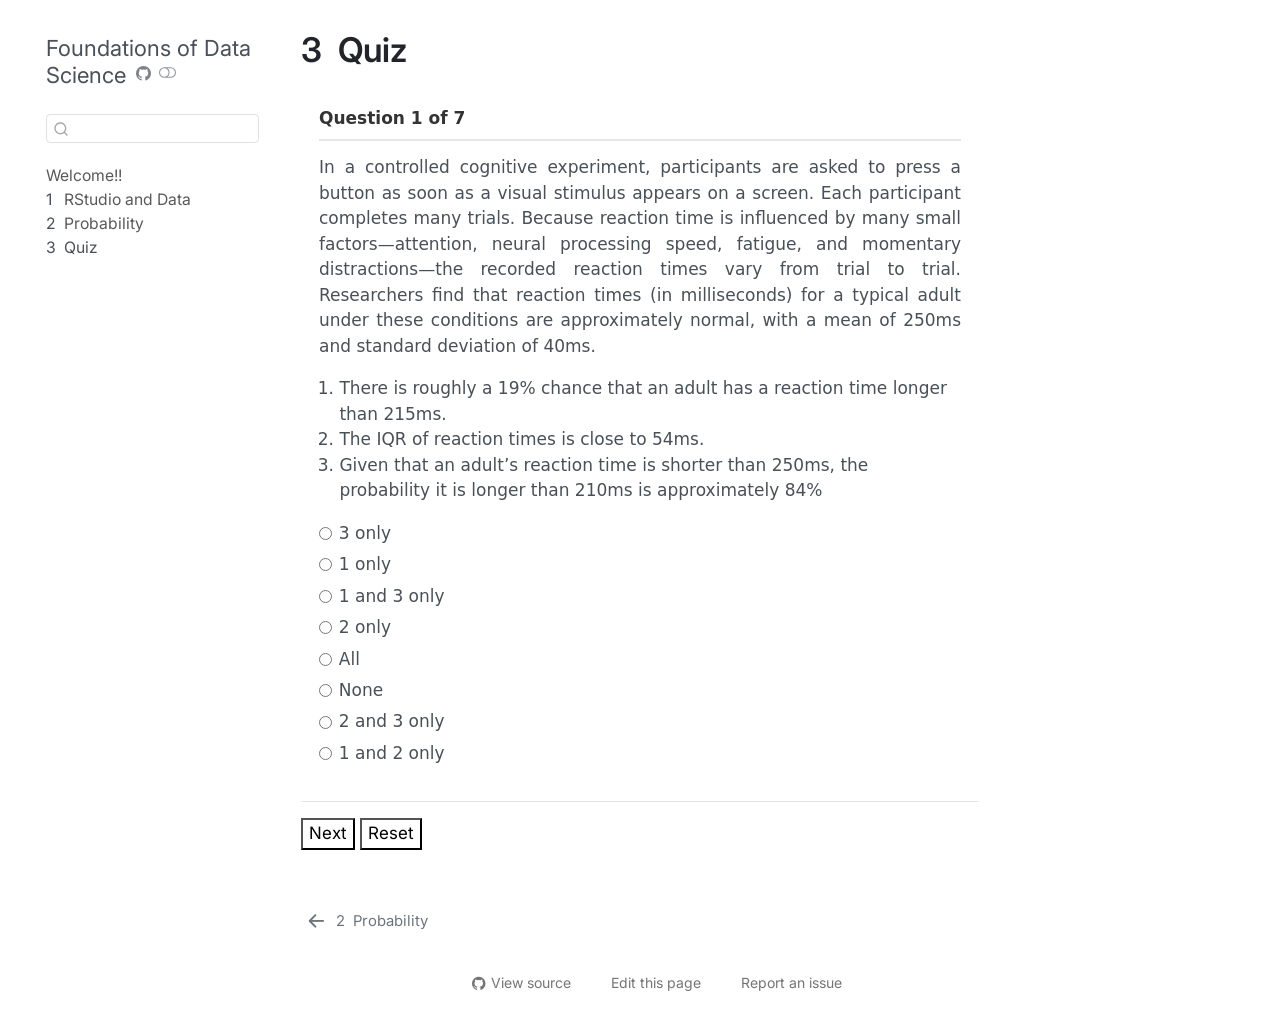
==== docs/comprequiz.html @ 371a9649 "update site" ====
<!DOCTYPE html>
<html xmlns="http://www.w3.org/1999/xhtml" lang="en" xml:lang="en"><head>

<meta charset="utf-8">
<meta name="generator" content="quarto-1.9.36">

<meta name="viewport" content="width=device-width, initial-scale=1.0, user-scalable=yes">


<title>3&nbsp; Quiz – Foundations of Data Science</title>
<style>
/* Default styles provided by pandoc.
** See https://pandoc.org/MANUAL.html#variables-for-html for config info.
*/
code{white-space: pre-wrap;}
span.smallcaps{font-variant: small-caps;}
div.columns{display: flex; gap: min(4vw, 1.5em);}
div.column{flex: auto; overflow-x: auto;}
div.hanging-indent{margin-left: 1.5em; text-indent: -1.5em;}
ul.task-list{list-style: none;}
ul.task-list li input[type="checkbox"] {
  width: 0.8em;
  margin: 0 0.8em 0.2em -1em; /* quarto-specific, see https://github.com/quarto-dev/quarto-cli/issues/4556 */ 
  vertical-align: middle;
}
</style>


<script src="site_libs/quarto-nav/quarto-nav.js"></script>
<script src="site_libs/quarto-nav/headroom.min.js"></script>
<script src="site_libs/clipboard/clipboard.min.js"></script>
<script src="site_libs/quarto-search/autocomplete.umd.js"></script>
<script src="site_libs/quarto-search/fuse.min.js"></script>
<script src="site_libs/quarto-search/quarto-search.js"></script>
<meta name="quarto:offset" content="./">
<link href="./probability.html" rel="prev">
<script src="site_libs/quarto-html/quarto.js" type="module"></script>
<script src="site_libs/quarto-html/tabsets/tabsets.js" type="module"></script>
<script src="site_libs/quarto-html/popper.min.js"></script>
<script src="site_libs/quarto-html/tippy.umd.min.js"></script>
<script src="site_libs/quarto-html/anchor.min.js"></script>
<link href="site_libs/quarto-html/tippy.css" rel="stylesheet">
<link href="site_libs/quarto-html/quarto-syntax-highlighting-984e1b3c5feaba9a06d771740bc88035.css" rel="stylesheet" class="quarto-color-scheme" id="quarto-text-highlighting-styles">
<link href="site_libs/quarto-html/quarto-syntax-highlighting-dark-984e1b3c5feaba9a06d771740bc88035.css" rel="stylesheet" class="quarto-color-scheme quarto-color-alternate" id="quarto-text-highlighting-styles">
<link href="site_libs/quarto-html/quarto-syntax-highlighting-984e1b3c5feaba9a06d771740bc88035.css" rel="stylesheet" class="quarto-color-scheme-extra" id="quarto-text-highlighting-styles">
<script src="site_libs/bootstrap/bootstrap.min.js"></script>
<link href="site_libs/bootstrap/bootstrap-icons.css" rel="stylesheet">
<link href="site_libs/bootstrap/bootstrap-226d340afae30059a5a9c5b278fc5e87.min.css" rel="stylesheet" append-hash="true" class="quarto-color-scheme" id="quarto-bootstrap" data-mode="light">
<link href="site_libs/bootstrap/bootstrap-dark-064d1bb06ce13fb2c6cc1d2ab120db56.min.css" rel="stylesheet" append-hash="true" class="quarto-color-scheme quarto-color-alternate" id="quarto-bootstrap" data-mode="light">
<link href="site_libs/bootstrap/bootstrap-226d340afae30059a5a9c5b278fc5e87.min.css" rel="stylesheet" append-hash="true" class="quarto-color-scheme-extra" id="quarto-bootstrap" data-mode="light">
<script id="quarto-search-options" type="application/json">{
  "location": "sidebar",
  "copy-button": false,
  "collapse-after": 3,
  "panel-placement": "start",
  "type": "textbox",
  "limit": 50,
  "keyboard-shortcut": [
    "f",
    "/",
    "s"
  ],
  "show-item-context": false,
  "language": {
    "search-no-results-text": "No results",
    "search-matching-documents-text": "matching documents",
    "search-copy-link-title": "Copy link to search",
    "search-hide-matches-text": "Hide additional matches",
    "search-more-match-text": "more match in this document",
    "search-more-matches-text": "more matches in this document",
    "search-clear-button-title": "Clear",
    "search-text-placeholder": "",
    "search-detached-cancel-button-title": "Cancel",
    "search-submit-button-title": "Submit",
    "search-label": "Search"
  }
}</script>
<style>
#quarto-sidebar .menu-text {
  display: flex;
}
#quarto-sidebar .chapter-number {
  display: block;
  width: 1em;
  text-align: left;
}
#quarto-sidebar .chapter-title {
  display: block;
  padding-left: 10px;
  text-indent: -10px;
  width: 100%;
}
</style>


</head>

<body class="nav-sidebar floating quarto-light"><script id="quarto-html-before-body" type="application/javascript">
    const toggleBodyColorMode = (bsSheetEl) => {
      const mode = bsSheetEl.getAttribute("data-mode");
      const bodyEl = window.document.querySelector("body");
      if (mode === "dark") {
        bodyEl.classList.add("quarto-dark");
        bodyEl.classList.remove("quarto-light");
      } else {
        bodyEl.classList.add("quarto-light");
        bodyEl.classList.remove("quarto-dark");
      }
    }
    const toggleBodyColorPrimary = () => {
      const bsSheetEl = window.document.querySelector("link#quarto-bootstrap:not([rel=disabled-stylesheet])");
      if (bsSheetEl) {
        toggleBodyColorMode(bsSheetEl);
      }
    }
    const setColorSchemeToggle = (alternate) => {
      const toggles = window.document.querySelectorAll('.quarto-color-scheme-toggle');
      for (let i=0; i < toggles.length; i++) {
        const toggle = toggles[i];
        if (toggle) {
          if (alternate) {
            toggle.classList.add("alternate");
          } else {
            toggle.classList.remove("alternate");
          }
        }
      }
    };
    const toggleColorMode = (alternate) => {
      // Switch the stylesheets
      const primaryStylesheets = window.document.querySelectorAll('link.quarto-color-scheme:not(.quarto-color-alternate)');
      const alternateStylesheets = window.document.querySelectorAll('link.quarto-color-scheme.quarto-color-alternate');
      manageTransitions('#quarto-margin-sidebar .nav-link', false);
      if (alternate) {
        // note: dark is layered on light, we don't disable primary!
        enableStylesheet(alternateStylesheets);
        for (const sheetNode of alternateStylesheets) {
          if (sheetNode.id === "quarto-bootstrap") {
            toggleBodyColorMode(sheetNode);
          }
        }
      } else {
        disableStylesheet(alternateStylesheets);
        enableStylesheet(primaryStylesheets)
        toggleBodyColorPrimary();
      }
      manageTransitions('#quarto-margin-sidebar .nav-link', true);
      // Switch the toggles
      setColorSchemeToggle(alternate)
      // Hack to workaround the fact that safari doesn't
      // properly recolor the scrollbar when toggling (#1455)
      if (navigator.userAgent.indexOf('Safari') > 0 && navigator.userAgent.indexOf('Chrome') == -1) {
        manageTransitions("body", false);
        window.scrollTo(0, 1);
        setTimeout(() => {
          window.scrollTo(0, 0);
          manageTransitions("body", true);
        }, 40);
      }
    }
    const disableStylesheet = (stylesheets) => {
      for (let i=0; i < stylesheets.length; i++) {
        const stylesheet = stylesheets[i];
        stylesheet.rel = 'disabled-stylesheet';
      }
    }
    const enableStylesheet = (stylesheets) => {
      for (let i=0; i < stylesheets.length; i++) {
        const stylesheet = stylesheets[i];
        if(stylesheet.rel !== 'stylesheet') { // for Chrome, which will still FOUC without this check
          stylesheet.rel = 'stylesheet';
        }
      }
    }
    const manageTransitions = (selector, allowTransitions) => {
      const els = window.document.querySelectorAll(selector);
      for (let i=0; i < els.length; i++) {
        const el = els[i];
        if (allowTransitions) {
          el.classList.remove('notransition');
        } else {
          el.classList.add('notransition');
        }
      }
    }
    const isFileUrl = () => {
      return window.location.protocol === 'file:';
    }
    const hasAlternateSentinel = () => {
      let styleSentinel = getColorSchemeSentinel();
      if (styleSentinel !== null) {
        return styleSentinel === "alternate";
      } else {
        return false;
      }
    }
    const setStyleSentinel = (alternate) => {
      const value = alternate ? "alternate" : "default";
      if (!isFileUrl()) {
        window.localStorage.setItem("quarto-color-scheme", value);
      } else {
        localAlternateSentinel = value;
      }
    }
    const getColorSchemeSentinel = () => {
      if (!isFileUrl()) {
        const storageValue = window.localStorage.getItem("quarto-color-scheme");
        return storageValue != null ? storageValue : localAlternateSentinel;
      } else {
        return localAlternateSentinel;
      }
    }
    const toggleGiscusIfUsed = (isAlternate, darkModeDefault) => {
      const baseTheme = document.querySelector('#giscus-base-theme')?.value ?? 'light';
      const alternateTheme = document.querySelector('#giscus-alt-theme')?.value ?? 'dark';
      let newTheme = '';
      if(authorPrefersDark) {
        newTheme = isAlternate ? baseTheme : alternateTheme;
      } else {
        newTheme = isAlternate ? alternateTheme : baseTheme;
      }
      const changeGiscusTheme = () => {
        // From: https://github.com/giscus/giscus/issues/336
        const sendMessage = (message) => {
          const iframe = document.querySelector('iframe.giscus-frame');
          if (!iframe) return;
          iframe.contentWindow.postMessage({ giscus: message }, 'https://giscus.app');
        }
        sendMessage({
          setConfig: {
            theme: newTheme
          }
        });
      }
      const isGiscussLoaded = window.document.querySelector('iframe.giscus-frame') !== null;
      if (isGiscussLoaded) {
        changeGiscusTheme();
      }
    };
    const authorPrefersDark = false;
    const darkModeDefault = authorPrefersDark;
      document.querySelector('link#quarto-text-highlighting-styles.quarto-color-scheme-extra').rel = 'disabled-stylesheet';
      document.querySelector('link#quarto-bootstrap.quarto-color-scheme-extra').rel = 'disabled-stylesheet';
    let localAlternateSentinel = darkModeDefault ? 'alternate' : 'default';
    // Dark / light mode switch
    window.quartoToggleColorScheme = () => {
      // Read the current dark / light value
      let toAlternate = !hasAlternateSentinel();
      toggleColorMode(toAlternate);
      setStyleSentinel(toAlternate);
      toggleGiscusIfUsed(toAlternate, darkModeDefault);
      window.dispatchEvent(new Event('resize'));
    };
    // Switch to dark mode if need be
    if (hasAlternateSentinel()) {
      toggleColorMode(true);
    } else {
      toggleColorMode(false);
    }
  </script>

<div id="quarto-search-results"></div>
  <header id="quarto-header" class="headroom fixed-top">
  <nav class="quarto-secondary-nav">
    <div class="container-fluid d-flex">
      <button type="button" class="quarto-btn-toggle btn" data-bs-toggle="collapse" role="button" data-bs-target=".quarto-sidebar-collapse-item" aria-controls="quarto-sidebar" aria-expanded="false" aria-label="Toggle sidebar navigation" onclick="if (window.quartoToggleHeadroom) { window.quartoToggleHeadroom(); }">
        <i class="bi bi-layout-text-sidebar-reverse"></i>
      </button>
        <nav class="quarto-page-breadcrumbs" aria-label="breadcrumb"><ol class="breadcrumb"><li class="breadcrumb-item"><a href="./comprequiz.html"><span class="chapter-number">3</span>&nbsp; <span class="chapter-title">Quiz</span></a></li></ol></nav>
        <a class="flex-grow-1" role="navigation" data-bs-toggle="collapse" data-bs-target=".quarto-sidebar-collapse-item" aria-controls="quarto-sidebar" aria-expanded="false" aria-label="Toggle sidebar navigation" onclick="if (window.quartoToggleHeadroom) { window.quartoToggleHeadroom(); }">      
        </a>
      <button type="button" class="btn quarto-search-button" aria-label="Search" onclick="window.quartoOpenSearch();">
        <i class="bi bi-search"></i>
      </button>
    </div>
  </nav>
</header>
<!-- content -->
<div id="quarto-content" class="quarto-container page-columns page-rows-contents page-layout-article">
<!-- sidebar -->
  <nav id="quarto-sidebar" class="sidebar collapse collapse-horizontal quarto-sidebar-collapse-item sidebar-navigation floating overflow-auto">
    <div class="pt-lg-2 mt-2 text-left sidebar-header">
    <div class="sidebar-title mb-0 py-0">
      <a href="./">Foundations of Data Science</a> 
        <div class="sidebar-tools-main">
    <a href="https://github.com/[YOURACCOUNT]/[YOURREPO]" title="Source Code" class="quarto-navigation-tool px-1" aria-label="Source Code"><i class="bi bi-github"></i></a>
  <a href="" class="quarto-color-scheme-toggle quarto-navigation-tool  px-1" onclick="window.quartoToggleColorScheme(); return false;" title="Toggle dark mode"><i class="bi"></i></a>
</div>
    </div>
      </div>
        <div class="mt-2 flex-shrink-0 align-items-center">
        <div class="sidebar-search">
        <div id="quarto-search" class="" title="Search"></div>
        </div>
        </div>
    <div class="sidebar-menu-container"> 
    <ul class="list-unstyled mt-1">
        <li class="sidebar-item">
  <div class="sidebar-item-container"> 
  <a href="./index.html" class="sidebar-item-text sidebar-link">
 <span class="menu-text">Welcome!!</span></a>
  </div>
</li>
        <li class="sidebar-item">
  <div class="sidebar-item-container"> 
  <a href="./rstudio_and_data.html" class="sidebar-item-text sidebar-link">
 <span class="menu-text"><span class="chapter-number">1</span>&nbsp; <span class="chapter-title">RStudio and Data</span></span></a>
  </div>
</li>
        <li class="sidebar-item">
  <div class="sidebar-item-container"> 
  <a href="./probability.html" class="sidebar-item-text sidebar-link">
 <span class="menu-text"><span class="chapter-number">2</span>&nbsp; <span class="chapter-title">Probability</span></span></a>
  </div>
</li>
        <li class="sidebar-item">
  <div class="sidebar-item-container"> 
  <a href="./comprequiz.html" class="sidebar-item-text sidebar-link active">
 <span class="menu-text"><span class="chapter-number">3</span>&nbsp; <span class="chapter-title">Quiz</span></span></a>
  </div>
</li>
    </ul>
    </div>
</nav>
<div id="quarto-sidebar-glass" class="quarto-sidebar-collapse-item" data-bs-toggle="collapse" data-bs-target=".quarto-sidebar-collapse-item"></div>
<!-- margin-sidebar -->
    <div id="quarto-margin-sidebar" class="sidebar margin-sidebar zindex-bottom">
        
    </div>
<!-- main -->
<main class="content" id="quarto-document-content">


<header id="title-block-header" class="quarto-title-block default">
<div class="quarto-title">
<h1 class="title"><span class="chapter-number">3</span>&nbsp; <span class="chapter-title">Quiz</span></h1>
</div>



<div class="quarto-title-meta">

    
  
    
  </div>
  


</header>


<div id="quiz">
<!-- Q1 MULTI-DROPDOWN (R FUNCTIONS) -->
<div class="question">
<p>
Match each description with the corresponding R function featured in this chapter.
</p>
<ul style="padding-left: 1.2rem; list-style-type: square;">
<li>
Returns a quantile of a normally distributed random variable: <select data-answer="qnorm"> <option value="">—</option> <option value="dbinom">dbinom()</option> <option value="pbinom">pbinom()</option> <option value="pnorm">pnorm()</option> <option value="qnorm">qnorm()</option> <option value="prop.table">prop.table()</option> </select>
</li>
<li>
Calculates the total probability from zero to <select data-answer="pbinom"> <option value="">—</option> <option value="dbinom">dbinom()</option> <option value="pbinom">pbinom()</option> <option value="pnorm">pnorm()</option> <option value="qnorm">qnorm()</option> <option value="prop.table">prop.table()</option> </select>
</li>
<li>
Empirical rule validation uses: <select data-answer="pnorm"> <option value="">—</option> <option value="dbinom">dbinom()</option> <option value="pbinom">pbinom()</option> <option value="pnorm">pnorm()</option> <option value="qnorm">qnorm()</option> <option value="prop.table">prop.table()</option> </select>
</li>
<li>
Joint probability tables are produced using: <select data-answer="prop.table"> <option value="">—</option> <option value="dbinom">dbinom()</option> <option value="pbinom">pbinom()</option> <option value="pnorm">pnorm()</option> <option value="qnorm">qnorm()</option> <option value="prop.table">prop.table()</option> </select>
</li>
</ul>
</div>
<!-- Q2 AIRLINES -->
<div class="question">
<p>
Airlines often overbook to hedge against no-shows. For example, if 140 tickets are sold for a 134-seat flight where passengers have an independent 9% chance of not showing up, what is the probability that the airline gets fewer than 6 no-shows?
</p>
<div>
<p><label><input type="radio" name="q2" data-answer="false"> 0.7%</label> <label><input type="radio" name="q2" data-answer="true"> 1.1%</label> <label><input type="radio" name="q2" data-answer="false"> 1.6%</label> <label><input type="radio" name="q2" data-answer="false"> 2.7%</label> <label><input type="radio" name="q2" data-answer="false"> 97%</label> <label><input type="radio" name="q2" data-answer="false"> 99%</label></p>
</div>
</div>
<!-- Q3 -->
<div class="question">
<p>
Suppose that events A and B each have nonzero probability. Determine whether each statement is TRUE or FALSE.
</p>
<ul style="padding-left: 1.2rem; list-style-type: square;">
<li>
<select data-answer="false"> <option value="">—</option> <option value="true">TRUE</option> <option value="false">FALSE</option> </select> When A and B are independent, it follows that P(A | not B) = P(not B).
</li>
<li>
<select data-answer="false"> <option value="">—</option> <option value="true">TRUE</option> <option value="false">FALSE</option> </select> The addition rule simplifies to P(A and B) = P(A) + P(B) when A and B are mutually exclusive.
</li>
<li>
<select data-answer="false"> <option value="">—</option> <option value="true">TRUE</option> <option value="false">FALSE</option> </select> The joint probability P(A and B) is equal to zero as long as A and B are independent.
</li>
<li>
<select data-answer="true"> <option value="">—</option> <option value="true">TRUE</option> <option value="false">FALSE</option> </select> If A and B are complementary, then P(A) = 1 − P(B).
</li>
</ul>
</div>
<!-- Q4 SNOW -->
<div class="question">
<p>
As a major winter storm looms on the radar, a rookie meteorologist notes that there is exactly a 13% chance of snow. If they want the probability it will NOT snow, what rule must they apply?
</p>
<div>
<p><label><input type="radio" name="q4" data-answer="false"> addition</label> <label><input type="radio" name="q4" data-answer="false"> delulu</label> <label><input type="radio" name="q4" data-answer="false"> multiplication</label> <label><input type="radio" name="q4" data-answer="true"> negation</label> <label><input type="radio" name="q4" data-answer="false"> rizz</label> <label><input type="radio" name="q4" data-answer="false"> three-month</label></p>
</div>
</div>
<!-- Q5 -->
<div class="question">
<p>
In a controlled cognitive experiment, participants are asked to press a button as soon as a visual stimulus appears on a screen. Each participant completes many trials. Because reaction time is influenced by many small factors—attention, neural processing speed, fatigue, and momentary distractions—the recorded reaction times vary from trial to trial. Researchers find that reaction times (in milliseconds) for a typical adult under these conditions are approximately normal, with a mean of 250ms and standard deviation of 40ms.
</p>
<ol style="padding-left: 1.2rem;">
<li>
There is roughly a 19% chance that an adult has a reaction time longer than 215ms.
</li>
<li>
The IQR of reaction times is close to 54ms.
</li>
<li>
Given that an adult’s reaction time is shorter than 250ms, the probability it is longer than 210ms is approximately 84%
</li>
</ol>
<div>
<p><label><input type="radio" name="q5" data-answer="false"> 1 only</label> <label><input type="radio" name="q5" data-answer="true"> 2 only</label> <label><input type="radio" name="q5" data-answer="false"> 3 only</label> <label><input type="radio" name="q5" data-answer="false"> 1 and 2 only</label> <label><input type="radio" name="q5" data-answer="false"> 1 and 3 only</label> <label><input type="radio" name="q5" data-answer="false"> 2 and 3 only</label> <label><input type="radio" name="q5" data-answer="false"> All</label> <label><input type="radio" name="q5" data-answer="false"> None</label></p>
</div>
</div>
<!-- Q6 -->
<div class="question">
<p>
Among the great selection of amusements and rides in a typical fair is a quick game of rolling a biased die. The distribution of the die’s faces is tabulated below.
</p>
<p>
You have to shell out $3 to play the game. The mechanics are simple:
</p>
<ul>
<li>
If you land on a face lower than 3, your payout is $12.
</li>
<li>
If you land on a face higher than 3, you pay the game operator $4.
</li>
<li>
Otherwise, your payout is $28.
</li>
</ul>
<div>
<p><label><input type="radio" name="q6" data-answer="true"> On average, playing this game many times leads to a small positive gain of about $1 per play.</label> <label><input type="radio" name="q6" data-answer="false"> Since face 5 is the most likely outcome and has a positive payoff, the game must be profitable overall.</label> <label><input type="radio" name="q6" data-answer="false"> The game is fair because the gains and losses are balanced across the different outcomes.</label> <label><input type="radio" name="q6" data-answer="false"> Because more than half of the outcomes lead to a loss, the game must have a negative expected value.</label> <label><input type="radio" name="q6" data-answer="false"> The expected value can be estimated by looking mainly at the most likely outcome (face 5), since it contributes most to the average.</label> <label><input type="radio" name="q6" data-answer="false"> The average result over many plays will be close to zero, so the small gains and losses mostly cancel out.</label></p>
</div>
</div>
<!-- Q7 -->
<div class="question">
<p>
At the peak of operational pressure, the City of Austin Animal Shelter undertook a comprehensive review of its historical intake and outcome records.
</p>
<p>
For each animal, two binary variables were recorded: stray and adopted.
</p>
<p>
To explore the relationship, the analyst computed:
</p>
<pre>xtabs(~ stray + adopted, data = shelter) %&gt;%
  prop.table(margin = 2) %&gt;%
  round(2)
</pre>
<p>
Which of the following can be correctly inferred from the table?
</p>
<div>
<p><label><input type="radio" name="q7" data-answer="false"> 1 only</label> <label><input type="radio" name="q7" data-answer="true"> 2 only</label> <label><input type="radio" name="q7" data-answer="false"> 3 only</label> <label><input type="radio" name="q7" data-answer="false"> 1 and 2 only</label> <label><input type="radio" name="q7" data-answer="false"> 1 and 3 only</label> <label><input type="radio" name="q7" data-answer="false"> 2 and 3 only</label> <label><input type="radio" name="q7" data-answer="false"> All</label> <label><input type="radio" name="q7" data-answer="false"> None</label></p>
</div>
</div>
</div>
<!-- =========================
     ENGINE (FIXED FINAL)
     ========================= -->
<style>
#quiz {
  max-width: 900px;
  margin: 0 auto;
  font-family: system-ui, sans-serif;
}

.quiz-meta {
  font-size: 1rem;
  font-weight: 700;
  margin-bottom: 14px;
  padding-bottom: 8px;
  border-bottom: 2px solid #e6e6e6;
  color: #333;
}

.question {
  padding: 18px;
  border-bottom: 1px solid #e6e6e6;
  display: none;
}

.question p {
  text-align: justify;
}

.question label {
  display: flex;
  align-items: center;
  gap: 0.4rem;
  margin: 0.35rem 0;
  cursor: pointer;
}

.question input[type="radio"] {
  margin: 0;
  flex-shrink: 0;
}

select {
  margin: 4px;
}

#controls {
  margin-top: 16px;
  display: flex;
  gap: 10px;
}
</style>
<div id="controls">
<p><button id="prev">Previous</button> <button id="next">Next</button> <button id="submit">Submit</button> <button id="reset">Reset</button></p>
</div>
<div id="result">

</div>
<script>
document.addEventListener("DOMContentLoaded", function () {

  const quiz = document.querySelector("#quiz");

  let questions = Array.from(document.querySelectorAll("#quiz .question"));

  const prev = document.getElementById("prev");
  const next = document.getElementById("next");
  const submit = document.getElementById("submit");
  const reset = document.getElementById("reset");
  const result = document.getElementById("result");

  let current = 0;

  function shuffle(arr) {
    for (let i = arr.length - 1; i > 0; i--) {
      const j = Math.floor(Math.random() * (i + 1));
      [arr[i], arr[j]] = [arr[j], arr[i]];
    }
  }

function show(i) {

  questions.forEach((q, idx) => {

    q.style.display = idx === i ? "block" : "none";

    const oldMeta = q.querySelector(".quiz-meta");
    if (oldMeta) oldMeta.remove();

  });

  current = i;

  const currentQuestion = questions[current];

  const metaDiv = document.createElement("div");
  metaDiv.className = "quiz-meta";
  metaDiv.textContent = `Question ${current + 1} of ${questions.length}`;

  currentQuestion.prepend(metaDiv);

  prev.style.display = current === 0 ? "none" : "inline-block";
  next.style.display = current === questions.length - 1 ? "none" : "inline-block";
  submit.style.display = current === questions.length - 1 ? "inline-block" : "none";
}

  function randomize() {

    // shuffle questions
    shuffle(questions);
    questions.forEach(q => quiz.appendChild(q));

    // shuffle selects
    questions.forEach(q => {
      q.querySelectorAll("select").forEach(sel => {
        const first = sel.options[0];
        const rest = Array.from(sel.options).slice(1);
        shuffle(rest);

        sel.innerHTML = "";
        sel.appendChild(first);
        rest.forEach(o => sel.appendChild(o));
      });
    });

    // shuffle radio labels safely
    questions.forEach(q => {
      const groups = {};

      q.querySelectorAll("input[type=radio]").forEach(r => {
        const name = r.name;
        if (!groups[name]) groups[name] = [];
        groups[name].push(r.closest("label"));
      });

      Object.values(groups).forEach(group => {
        shuffle(group);
        const parent = group[0].parentElement;
        group.forEach(el => parent.appendChild(el));
      });
    });
  }

  function grade() {

    let total = 0;

    questions.forEach(q => {

      let score = 0;

      const selects = q.querySelectorAll("select");
      const radios = q.querySelectorAll("input[type=radio]");

      if (selects.length > 0) {
        const weight = 1 / selects.length;

        selects.forEach(sel => {
          if (sel.value === sel.dataset.answer) score += weight;
        });

      } else {
        const checked = q.querySelector("input[type=radio]:checked");
        if (checked && checked.dataset.answer === "true") score = 1;
      }

      total += score;
    });

    result.textContent =
      `Score: ${total.toFixed(2)} / ${questions.length} = ${(total / questions.length * 100).toFixed(1)}%`;
  }

  next.onclick = () => show(current + 1);
  prev.onclick = () => show(current - 1);
  submit.onclick = grade;
  reset.onclick = () => location.reload();

  randomize();
  show(0);

});
</script>



</main> <!-- /main -->
<script id="quarto-html-after-body" type="application/javascript">
  window.document.addEventListener("DOMContentLoaded", function (event) {
    // Ensure there is a toggle, if there isn't float one in the top right
    if (window.document.querySelector('.quarto-color-scheme-toggle') === null) {
      const a = window.document.createElement('a');
      a.classList.add('top-right');
      a.classList.add('quarto-color-scheme-toggle');
      a.href = "";
      a.onclick = function() { try { window.quartoToggleColorScheme(); } catch {} return false; };
      const i = window.document.createElement("i");
      i.classList.add('bi');
      a.appendChild(i);
      window.document.body.appendChild(a);
    }
    setColorSchemeToggle(hasAlternateSentinel())
    const icon = "";
    const anchorJS = new window.AnchorJS();
    anchorJS.options = {
      placement: 'right',
      icon: icon
    };
    anchorJS.add('.anchored');
    const isCodeAnnotation = (el) => {
      for (const clz of el.classList) {
        if (clz.startsWith('code-annotation-')) {                     
          return true;
        }
      }
      return false;
    }
    const onCopySuccess = function(e) {
      // button target
      const button = e.trigger;
      // don't keep focus
      button.blur();
      // flash "checked"
      button.classList.add('code-copy-button-checked');
      var currentTitle = button.getAttribute("title");
      button.setAttribute("title", "Copied!");
      let tooltip;
      if (window.bootstrap) {
        button.setAttribute("data-bs-toggle", "tooltip");
        button.setAttribute("data-bs-placement", "left");
        button.setAttribute("data-bs-title", "Copied!");
        tooltip = new bootstrap.Tooltip(button, 
          { trigger: "manual", 
            customClass: "code-copy-button-tooltip",
            offset: [0, -8]});
        tooltip.show();    
      }
      setTimeout(function() {
        if (tooltip) {
          tooltip.hide();
          button.removeAttribute("data-bs-title");
          button.removeAttribute("data-bs-toggle");
          button.removeAttribute("data-bs-placement");
        }
        button.setAttribute("title", currentTitle);
        button.classList.remove('code-copy-button-checked');
      }, 1000);
      // clear code selection
      e.clearSelection();
    }
    const getTextToCopy = function(trigger) {
      const outerScaffold = trigger.parentElement.cloneNode(true);
      const codeEl = outerScaffold.querySelector('code');
      for (const childEl of codeEl.children) {
        if (isCodeAnnotation(childEl)) {
          childEl.remove();
        }
      }
      return codeEl.innerText;
    }
    const clipboard = new window.ClipboardJS('.code-copy-button:not([data-in-quarto-modal])', {
      text: getTextToCopy
    });
    clipboard.on('success', onCopySuccess);
    if (window.document.getElementById('quarto-embedded-source-code-modal')) {
      const clipboardModal = new window.ClipboardJS('.code-copy-button[data-in-quarto-modal]', {
        text: getTextToCopy,
        container: window.document.getElementById('quarto-embedded-source-code-modal')
      });
      clipboardModal.on('success', onCopySuccess);
    }
      var localhostRegex = new RegExp(/^(?:http|https):\/\/localhost\:?[0-9]*\//);
      var mailtoRegex = new RegExp(/^mailto:/);
        var filterRegex = new RegExp('/' + window.location.host + '/');
      var isInternal = (href) => {
          return filterRegex.test(href) || localhostRegex.test(href) || mailtoRegex.test(href);
      }
      // Inspect non-navigation links and adorn them if external
     var links = window.document.querySelectorAll('a[href]:not(.nav-link):not(.navbar-brand):not(.toc-action):not(.sidebar-link):not(.sidebar-item-toggle):not(.pagination-link):not(.no-external):not([aria-hidden]):not(.dropdown-item):not(.quarto-navigation-tool):not(.about-link)');
      for (var i=0; i<links.length; i++) {
        const link = links[i];
        if (!isInternal(link.href)) {
          // undo the damage that might have been done by quarto-nav.js in the case of
          // links that we want to consider external
          if (link.dataset.originalHref !== undefined) {
            link.href = link.dataset.originalHref;
          }
        }
      }
    function tippyHover(el, contentFn, onTriggerFn, onUntriggerFn) {
      const config = {
        allowHTML: true,
        maxWidth: 500,
        delay: 100,
        arrow: false,
        appendTo: function(el) {
            return el.parentElement;
        },
        interactive: true,
        interactiveBorder: 10,
        theme: 'quarto',
        placement: 'bottom-start',
      };
      if (contentFn) {
        config.content = contentFn;
      }
      if (onTriggerFn) {
        config.onTrigger = onTriggerFn;
      }
      if (onUntriggerFn) {
        config.onUntrigger = onUntriggerFn;
      }
      window.tippy(el, config); 
    }
    const noterefs = window.document.querySelectorAll('a[role="doc-noteref"]');
    for (var i=0; i<noterefs.length; i++) {
      const ref = noterefs[i];
      tippyHover(ref, function() {
        // use id or data attribute instead here
        let href = ref.getAttribute('data-footnote-href') || ref.getAttribute('href');
        try { href = new URL(href).hash; } catch {}
        const id = href.replace(/^#\/?/, "");
        const note = window.document.getElementById(id);
        if (note) {
          return note.innerHTML;
        } else {
          return "";
        }
      });
    }
    const xrefs = window.document.querySelectorAll('a.quarto-xref');
    const processXRef = (id, note) => {
      // Strip column container classes
      const stripColumnClz = (el) => {
        el.classList.remove("page-full", "page-columns");
        if (el.children) {
          for (const child of el.children) {
            stripColumnClz(child);
          }
        }
      }
      stripColumnClz(note)
      if (id === null || id.startsWith('sec-')) {
        // Special case sections, only their first couple elements
        const container = document.createElement("div");
        if (note.children && note.children.length > 2) {
          container.appendChild(note.children[0].cloneNode(true));
          for (let i = 1; i < note.children.length; i++) {
            const child = note.children[i];
            if (child.tagName === "P" && child.innerText === "") {
              continue;
            } else {
              container.appendChild(child.cloneNode(true));
              break;
            }
          }
          if (window.Quarto?.typesetMath) {
            window.Quarto.typesetMath(container);
          }
          return container.innerHTML
        } else {
          if (window.Quarto?.typesetMath) {
            window.Quarto.typesetMath(note);
          }
          return note.innerHTML;
        }
      } else {
        // Remove any anchor links if they are present
        const anchorLink = note.querySelector('a.anchorjs-link');
        if (anchorLink) {
          anchorLink.remove();
        }
        if (window.Quarto?.typesetMath) {
          window.Quarto.typesetMath(note);
        }
        if (note.classList.contains("callout")) {
          return note.outerHTML;
        } else {
          return note.innerHTML;
        }
      }
    }
    for (var i=0; i<xrefs.length; i++) {
      const xref = xrefs[i];
      tippyHover(xref, undefined, function(instance) {
        instance.disable();
        let url = xref.getAttribute('href');
        let hash = undefined; 
        if (url.startsWith('#')) {
          hash = url;
        } else {
          try { hash = new URL(url).hash; } catch {}
        }
        if (hash) {
          const id = hash.replace(/^#\/?/, "");
          const note = window.document.getElementById(id);
          if (note !== null) {
            try {
              const html = processXRef(id, note.cloneNode(true));
              instance.setContent(html);
            } finally {
              instance.enable();
              instance.show();
            }
          } else {
            // See if we can fetch this
            fetch(url.split('#')[0])
            .then(res => res.text())
            .then(html => {
              const parser = new DOMParser();
              const htmlDoc = parser.parseFromString(html, "text/html");
              const note = htmlDoc.getElementById(id);
              if (note !== null) {
                const html = processXRef(id, note);
                instance.setContent(html);
              } 
            }).finally(() => {
              instance.enable();
              instance.show();
            });
          }
        } else {
          // See if we can fetch a full url (with no hash to target)
          // This is a special case and we should probably do some content thinning / targeting
          fetch(url)
          .then(res => res.text())
          .then(html => {
            const parser = new DOMParser();
            const htmlDoc = parser.parseFromString(html, "text/html");
            const note = htmlDoc.querySelector('main.content');
            if (note !== null) {
              // This should only happen for chapter cross references
              // (since there is no id in the URL)
              // remove the first header
              if (note.children.length > 0 && note.children[0].tagName === "HEADER") {
                note.children[0].remove();
              }
              const html = processXRef(null, note);
              instance.setContent(html);
            } 
          }).finally(() => {
            instance.enable();
            instance.show();
          });
        }
      }, function(instance) {
      });
    }
        let selectedAnnoteEl;
        const selectorForAnnotation = ( cell, annotation) => {
          let cellAttr = 'data-code-cell="' + cell + '"';
          let lineAttr = 'data-code-annotation="' +  annotation + '"';
          const selector = 'span[' + cellAttr + '][' + lineAttr + ']';
          return selector;
        }
        const selectCodeLines = (annoteEl) => {
          const doc = window.document;
          const targetCell = annoteEl.getAttribute("data-target-cell");
          const targetAnnotation = annoteEl.getAttribute("data-target-annotation");
          const annoteSpan = window.document.querySelector(selectorForAnnotation(targetCell, targetAnnotation));
          const lines = annoteSpan.getAttribute("data-code-lines").split(",");
          const lineIds = lines.map((line) => {
            return targetCell + "-" + line;
          })
          let top = null;
          let height = null;
          let parent = null;
          if (lineIds.length > 0) {
              //compute the position of the single el (top and bottom and make a div)
              const el = window.document.getElementById(lineIds[0]);
              top = el.offsetTop;
              height = el.offsetHeight;
              parent = el.parentElement.parentElement;
            if (lineIds.length > 1) {
              const lastEl = window.document.getElementById(lineIds[lineIds.length - 1]);
              const bottom = lastEl.offsetTop + lastEl.offsetHeight;
              height = bottom - top;
            }
            if (top !== null && height !== null && parent !== null) {
              // cook up a div (if necessary) and position it 
              let div = window.document.getElementById("code-annotation-line-highlight");
              if (div === null) {
                div = window.document.createElement("div");
                div.setAttribute("id", "code-annotation-line-highlight");
                div.style.position = 'absolute';
                parent.appendChild(div);
              }
              div.style.top = top - 2 + "px";
              div.style.height = height + 4 + "px";
              div.style.left = 0;
              let gutterDiv = window.document.getElementById("code-annotation-line-highlight-gutter");
              if (gutterDiv === null) {
                gutterDiv = window.document.createElement("div");
                gutterDiv.setAttribute("id", "code-annotation-line-highlight-gutter");
                gutterDiv.style.position = 'absolute';
                const codeCell = window.document.getElementById(targetCell);
                const gutter = codeCell.querySelector('.code-annotation-gutter');
                gutter.appendChild(gutterDiv);
              }
              gutterDiv.style.top = top - 2 + "px";
              gutterDiv.style.height = height + 4 + "px";
            }
            selectedAnnoteEl = annoteEl;
          }
        };
        const unselectCodeLines = () => {
          const elementsIds = ["code-annotation-line-highlight", "code-annotation-line-highlight-gutter"];
          elementsIds.forEach((elId) => {
            const div = window.document.getElementById(elId);
            if (div) {
              div.remove();
            }
          });
          selectedAnnoteEl = undefined;
        };
          // Handle positioning of the toggle
      window.addEventListener(
        "resize",
        throttle(() => {
          elRect = undefined;
          if (selectedAnnoteEl) {
            selectCodeLines(selectedAnnoteEl);
          }
        }, 10)
      );
      function throttle(fn, ms) {
      let throttle = false;
      let timer;
        return (...args) => {
          if(!throttle) { // first call gets through
              fn.apply(this, args);
              throttle = true;
          } else { // all the others get throttled
              if(timer) clearTimeout(timer); // cancel #2
              timer = setTimeout(() => {
                fn.apply(this, args);
                timer = throttle = false;
              }, ms);
          }
        };
      }
        // Attach click handler to the DT
        const annoteDls = window.document.querySelectorAll('dt[data-target-cell]');
        for (const annoteDlNode of annoteDls) {
          annoteDlNode.addEventListener('click', (event) => {
            const clickedEl = event.target;
            if (clickedEl !== selectedAnnoteEl) {
              unselectCodeLines();
              const activeEl = window.document.querySelector('dt[data-target-cell].code-annotation-active');
              if (activeEl) {
                activeEl.classList.remove('code-annotation-active');
              }
              selectCodeLines(clickedEl);
              clickedEl.classList.add('code-annotation-active');
            } else {
              // Unselect the line
              unselectCodeLines();
              clickedEl.classList.remove('code-annotation-active');
            }
          });
        }
    const findCites = (el) => {
      const parentEl = el.parentElement;
      if (parentEl) {
        const cites = parentEl.dataset.cites;
        if (cites) {
          return {
            el,
            cites: cites.split(' ')
          };
        } else {
          return findCites(el.parentElement)
        }
      } else {
        return undefined;
      }
    };
    var bibliorefs = window.document.querySelectorAll('a[role="doc-biblioref"]');
    for (var i=0; i<bibliorefs.length; i++) {
      const ref = bibliorefs[i];
      const citeInfo = findCites(ref);
      if (citeInfo) {
        tippyHover(citeInfo.el, function() {
          var popup = window.document.createElement('div');
          citeInfo.cites.forEach(function(cite) {
            var citeDiv = window.document.createElement('div');
            citeDiv.classList.add('hanging-indent');
            citeDiv.classList.add('csl-entry');
            var biblioDiv = window.document.getElementById('ref-' + cite);
            if (biblioDiv) {
              citeDiv.innerHTML = biblioDiv.innerHTML;
            }
            popup.appendChild(citeDiv);
          });
          return popup.innerHTML;
        });
      }
    }
  });
  </script>
<nav class="page-navigation">
  <div class="nav-page nav-page-previous">
      <a href="./probability.html" class="pagination-link" aria-label="Probability">
        <i class="bi bi-arrow-left-short"></i> <span class="nav-page-text"><span class="chapter-number">2</span>&nbsp; <span class="chapter-title">Probability</span></span>
      </a>          
  </div>
  <div class="nav-page nav-page-next">
  </div>
</nav>
</div> <!-- /content -->




<footer class="footer"><div class="nav-footer"><div class="nav-footer-center"><div class="toc-actions"><ul><li><a href="https://github.com/[YOURACCOUNT]/[YOURREPO]/blob/main/comprequiz.qmd" class="toc-action"><i class="bi bi-github"></i>View source</a></li><li><a href="https://github.com/[YOURACCOUNT]/[YOURREPO]/edit/main/comprequiz.qmd" class="toc-action"><i class="bi empty"></i>Edit this page</a></li><li><a href="https://github.com/[YOURACCOUNT]/[YOURREPO]/issues/new" class="toc-action"><i class="bi empty"></i>Report an issue</a></li></ul></div></div></div></footer></body></html>
---- docs/site_libs/quarto-html/tippy.css ----
.tippy-box[data-animation=fade][data-state=hidden]{opacity:0}[data-tippy-root]{max-width:calc(100vw - 10px)}.tippy-box{position:relative;background-color:#333;color:#fff;border-radius:4px;font-size:14px;line-height:1.4;white-space:normal;outline:0;transition-property:transform,visibility,opacity}.tippy-box[data-placement^=top]>.tippy-arrow{bottom:0}.tippy-box[data-placement^=top]>.tippy-arrow:before{bottom:-7px;left:0;border-width:8px 8px 0;border-top-color:initial;transform-origin:center top}.tippy-box[data-placement^=bottom]>.tippy-arrow{top:0}.tippy-box[data-placement^=bottom]>.tippy-arrow:before{top:-7px;left:0;border-width:0 8px 8px;border-bottom-color:initial;transform-origin:center bottom}.tippy-box[data-placement^=left]>.tippy-arrow{right:0}.tippy-box[data-placement^=left]>.tippy-arrow:before{border-width:8px 0 8px 8px;border-left-color:initial;right:-7px;transform-origin:center left}.tippy-box[data-placement^=right]>.tippy-arrow{left:0}.tippy-box[data-placement^=right]>.tippy-arrow:before{left:-7px;border-width:8px 8px 8px 0;border-right-color:initial;transform-origin:center right}.tippy-box[data-inertia][data-state=visible]{transition-timing-function:cubic-bezier(.54,1.5,.38,1.11)}.tippy-arrow{width:16px;height:16px;color:#333}.tippy-arrow:before{content:"";position:absolute;border-color:transparent;border-style:solid}.tippy-content{position:relative;padding:5px 9px;z-index:1}
---- docs/site_libs/quarto-html/quarto-syntax-highlighting-984e1b3c5feaba9a06d771740bc88035.css ----
/* quarto syntax highlight colors */
:root {
  --quarto-hl-at-color: #9753B8;
  --quarto-hl-fu-color: #3379be;
  --quarto-hl-sc-color: #ff5500;
  --quarto-hl-st-color: #666666;
  --quarto-hl-dv-color: #666666;
  --quarto-hl-co-color: #666666;
  --quarto-hl-fl-color: #666666;
  --quarto-hl-kw-color: #000000;
  --quarto-hl-va-color: #0057ae;
  --quarto-hl-cf-color: #000000;
  --quarto-hl-op-color: #000000;
  --quarto-hl-bu-color: #644a9b;
  --quarto-hl-ex-color: #0095ff;
  --quarto-hl-pp-color: #006e28;
  --quarto-hl-ch-color: #924c9d;
  --quarto-hl-vs-color: #ea0404;
  --quarto-hl-ss-color: #ff5500;
  --quarto-hl-im-color: #644a9b;
  --quarto-hl-dt-color: #0057ae;
  --quarto-hl-bn-color: #b08000;
  --quarto-hl-cn-color: #aa5500;
  --quarto-hl-do-color: #607880;
  --quarto-hl-an-color: #ca60ca;
  --quarto-hl-cv-color: #0095ff;
  --quarto-hl-re-color: #0057ae;
  --quarto-hl-in-color: #3379be;
  --quarto-hl-wa-color: #d2d2d2;
  --quarto-hl-al-color: #bf0303;
  --quarto-hl-er-color: #bf0303;
}

/* other quarto variables */
:root {
  --quarto-font-monospace: SFMono-Regular, Menlo, Monaco, Consolas, "Liberation Mono", "Courier New", monospace;
}

/* syntax highlight based on Pandoc's rules */
pre > code.sourceCode > span {
  color: #000000;
  font-style: inherit;
}

code.sourceCode > span {
  color: #000000;
  font-style: inherit;
}

div.sourceCode,
div.sourceCode pre.sourceCode {
  color: #000000;
  font-style: inherit;
}

/* Normal */
code span {
  color: #000000;
  font-style: inherit;
}

/* Alert */
code span.al {
  color: #bf0303;
  background-color: #f7e6e6;
  font-weight: bold;
}

/* Annotation */
code span.an {
  color: #ca60ca;
}

/* Attribute */
code span.at {
  color: #9753B8;
  font-weight: bold;
}

/* BaseN */
code span.bn {
  color: #b08000;
}

/* BuiltIn */
code span.bu {
  color: #644a9b;
}

/* ControlFlow */
code span.cf {
  color: #000000;
  font-weight: bold;
}

/* Char */
code span.ch {
  color: #924c9d;
}

/* Constant */
code span.cn {
  color: #aa5500;
}

/* Comment */
code span.co {
  color: #666666;
}

/* CommentVar */
code span.cv {
  color: #0095ff;
}

/* Documentation */
code span.do {
  color: #607880;
}

/* DataType */
code span.dt {
  color: #0057ae;
}

/* DecVal */
code span.dv {
  color: #666666;
}

/* Error */
code span.er {
  color: #bf0303;
  text-decoration: underline;
}

/* Extension */
code span.ex {
  color: #0095ff;
  font-weight: bold;
}

/* Float */
code span.fl {
  color: #666666;
}

/* Function */
code span.fu {
  color: #3379be;
  font-weight: bold;
}

/* Import */
code span.im {
  color: #644a9b;
}

/* Information */
code span.in {
  color: #3379be;
  font-weight: bold;
}

/* Keyword */
code span.kw {
  color: #000000;
  font-weight: bold;
}

/* Operator */
code span.op {
  color: #000000;
}

/* Preprocessor */
code span.pp {
  color: #006e28;
}

/* RegionMarker */
code span.re {
  color: #0057ae;
  background-color: #e0e9f8;
}

/* SpecialChar */
code span.sc {
  color: #ff5500;
  font-weight: bold;
}

/* SpecialString */
code span.ss {
  color: #ff5500;
}

/* String */
code span.st {
  color: #666666;
}

/* Variable */
code span.va {
  color: #0057ae;
}

/* VerbatimString */
code span.vs {
  color: #ea0404;
}

/* Warning */
code span.wa {
  color: #d2d2d2;
}

.prevent-inlining {
  content: "</";
}

/*# sourceMappingURL=363fdba7c1eafa4608719174e04dd689.css.map */
---- docs/site_libs/quarto-html/quarto-syntax-highlighting-dark-984e1b3c5feaba9a06d771740bc88035.css ----
/* quarto syntax highlight colors */
:root {
  --quarto-hl-at-color: #9753B8;
  --quarto-hl-fu-color: #3379be;
  --quarto-hl-sc-color: #ff5500;
  --quarto-hl-st-color: #666666;
  --quarto-hl-dv-color: #666666;
  --quarto-hl-co-color: #666666;
  --quarto-hl-fl-color: #666666;
  --quarto-hl-kw-color: #000000;
  --quarto-hl-va-color: #0057ae;
  --quarto-hl-cf-color: #000000;
  --quarto-hl-op-color: #000000;
  --quarto-hl-bu-color: #644a9b;
  --quarto-hl-ex-color: #0095ff;
  --quarto-hl-pp-color: #006e28;
  --quarto-hl-ch-color: #924c9d;
  --quarto-hl-vs-color: #ea0404;
  --quarto-hl-ss-color: #ff5500;
  --quarto-hl-im-color: #644a9b;
  --quarto-hl-dt-color: #0057ae;
  --quarto-hl-bn-color: #b08000;
  --quarto-hl-cn-color: #aa5500;
  --quarto-hl-do-color: #607880;
  --quarto-hl-an-color: #ca60ca;
  --quarto-hl-cv-color: #0095ff;
  --quarto-hl-re-color: #0057ae;
  --quarto-hl-in-color: #3379be;
  --quarto-hl-wa-color: #d2d2d2;
  --quarto-hl-al-color: #bf0303;
  --quarto-hl-er-color: #bf0303;
}

/* other quarto variables */
:root {
  --quarto-font-monospace: SFMono-Regular, Menlo, Monaco, Consolas, "Liberation Mono", "Courier New", monospace;
}

/* syntax highlight based on Pandoc's rules */
pre > code.sourceCode > span {
  color: #000000;
  font-style: inherit;
}

code.sourceCode > span {
  color: #000000;
  font-style: inherit;
}

div.sourceCode,
div.sourceCode pre.sourceCode {
  color: #000000;
  font-style: inherit;
}

/* Normal */
code span {
  color: #000000;
  font-style: inherit;
}

/* Alert */
code span.al {
  color: #bf0303;
  background-color: #f7e6e6;
  font-weight: bold;
}

/* Annotation */
code span.an {
  color: #ca60ca;
}

/* Attribute */
code span.at {
  color: #9753B8;
  font-weight: bold;
}

/* BaseN */
code span.bn {
  color: #b08000;
}

/* BuiltIn */
code span.bu {
  color: #644a9b;
}

/* ControlFlow */
code span.cf {
  color: #000000;
  font-weight: bold;
}

/* Char */
code span.ch {
  color: #924c9d;
}

/* Constant */
code span.cn {
  color: #aa5500;
}

/* Comment */
code span.co {
  color: #666666;
}

/* CommentVar */
code span.cv {
  color: #0095ff;
}

/* Documentation */
code span.do {
  color: #607880;
}

/* DataType */
code span.dt {
  color: #0057ae;
}

/* DecVal */
code span.dv {
  color: #666666;
}

/* Error */
code span.er {
  color: #bf0303;
  text-decoration: underline;
}

/* Extension */
code span.ex {
  color: #0095ff;
  font-weight: bold;
}

/* Float */
code span.fl {
  color: #666666;
}

/* Function */
code span.fu {
  color: #3379be;
  font-weight: bold;
}

/* Import */
code span.im {
  color: #644a9b;
}

/* Information */
code span.in {
  color: #3379be;
  font-weight: bold;
}

/* Keyword */
code span.kw {
  color: #000000;
  font-weight: bold;
}

/* Operator */
code span.op {
  color: #000000;
}

/* Preprocessor */
code span.pp {
  color: #006e28;
}

/* RegionMarker */
code span.re {
  color: #0057ae;
  background-color: #e0e9f8;
}

/* SpecialChar */
code span.sc {
  color: #ff5500;
  font-weight: bold;
}

/* SpecialString */
code span.ss {
  color: #ff5500;
}

/* String */
code span.st {
  color: #666666;
}

/* Variable */
code span.va {
  color: #0057ae;
}

/* VerbatimString */
code span.vs {
  color: #ea0404;
}

/* Warning */
code span.wa {
  color: #d2d2d2;
}

.prevent-inlining {
  content: "</";
}

/*# sourceMappingURL=363fdba7c1eafa4608719174e04dd689.css.map */
---- docs/site_libs/quarto-html/quarto-syntax-highlighting-984e1b3c5feaba9a06d771740bc88035.css ----
/* quarto syntax highlight colors */
:root {
  --quarto-hl-at-color: #9753B8;
  --quarto-hl-fu-color: #3379be;
  --quarto-hl-sc-color: #ff5500;
  --quarto-hl-st-color: #666666;
  --quarto-hl-dv-color: #666666;
  --quarto-hl-co-color: #666666;
  --quarto-hl-fl-color: #666666;
  --quarto-hl-kw-color: #000000;
  --quarto-hl-va-color: #0057ae;
  --quarto-hl-cf-color: #000000;
  --quarto-hl-op-color: #000000;
  --quarto-hl-bu-color: #644a9b;
  --quarto-hl-ex-color: #0095ff;
  --quarto-hl-pp-color: #006e28;
  --quarto-hl-ch-color: #924c9d;
  --quarto-hl-vs-color: #ea0404;
  --quarto-hl-ss-color: #ff5500;
  --quarto-hl-im-color: #644a9b;
  --quarto-hl-dt-color: #0057ae;
  --quarto-hl-bn-color: #b08000;
  --quarto-hl-cn-color: #aa5500;
  --quarto-hl-do-color: #607880;
  --quarto-hl-an-color: #ca60ca;
  --quarto-hl-cv-color: #0095ff;
  --quarto-hl-re-color: #0057ae;
  --quarto-hl-in-color: #3379be;
  --quarto-hl-wa-color: #d2d2d2;
  --quarto-hl-al-color: #bf0303;
  --quarto-hl-er-color: #bf0303;
}

/* other quarto variables */
:root {
  --quarto-font-monospace: SFMono-Regular, Menlo, Monaco, Consolas, "Liberation Mono", "Courier New", monospace;
}

/* syntax highlight based on Pandoc's rules */
pre > code.sourceCode > span {
  color: #000000;
  font-style: inherit;
}

code.sourceCode > span {
  color: #000000;
  font-style: inherit;
}

div.sourceCode,
div.sourceCode pre.sourceCode {
  color: #000000;
  font-style: inherit;
}

/* Normal */
code span {
  color: #000000;
  font-style: inherit;
}

/* Alert */
code span.al {
  color: #bf0303;
  background-color: #f7e6e6;
  font-weight: bold;
}

/* Annotation */
code span.an {
  color: #ca60ca;
}

/* Attribute */
code span.at {
  color: #9753B8;
  font-weight: bold;
}

/* BaseN */
code span.bn {
  color: #b08000;
}

/* BuiltIn */
code span.bu {
  color: #644a9b;
}

/* ControlFlow */
code span.cf {
  color: #000000;
  font-weight: bold;
}

/* Char */
code span.ch {
  color: #924c9d;
}

/* Constant */
code span.cn {
  color: #aa5500;
}

/* Comment */
code span.co {
  color: #666666;
}

/* CommentVar */
code span.cv {
  color: #0095ff;
}

/* Documentation */
code span.do {
  color: #607880;
}

/* DataType */
code span.dt {
  color: #0057ae;
}

/* DecVal */
code span.dv {
  color: #666666;
}

/* Error */
code span.er {
  color: #bf0303;
  text-decoration: underline;
}

/* Extension */
code span.ex {
  color: #0095ff;
  font-weight: bold;
}

/* Float */
code span.fl {
  color: #666666;
}

/* Function */
code span.fu {
  color: #3379be;
  font-weight: bold;
}

/* Import */
code span.im {
  color: #644a9b;
}

/* Information */
code span.in {
  color: #3379be;
  font-weight: bold;
}

/* Keyword */
code span.kw {
  color: #000000;
  font-weight: bold;
}

/* Operator */
code span.op {
  color: #000000;
}

/* Preprocessor */
code span.pp {
  color: #006e28;
}

/* RegionMarker */
code span.re {
  color: #0057ae;
  background-color: #e0e9f8;
}

/* SpecialChar */
code span.sc {
  color: #ff5500;
  font-weight: bold;
}

/* SpecialString */
code span.ss {
  color: #ff5500;
}

/* String */
code span.st {
  color: #666666;
}

/* Variable */
code span.va {
  color: #0057ae;
}

/* VerbatimString */
code span.vs {
  color: #ea0404;
}

/* Warning */
code span.wa {
  color: #d2d2d2;
}

.prevent-inlining {
  content: "</";
}

/*# sourceMappingURL=363fdba7c1eafa4608719174e04dd689.css.map */
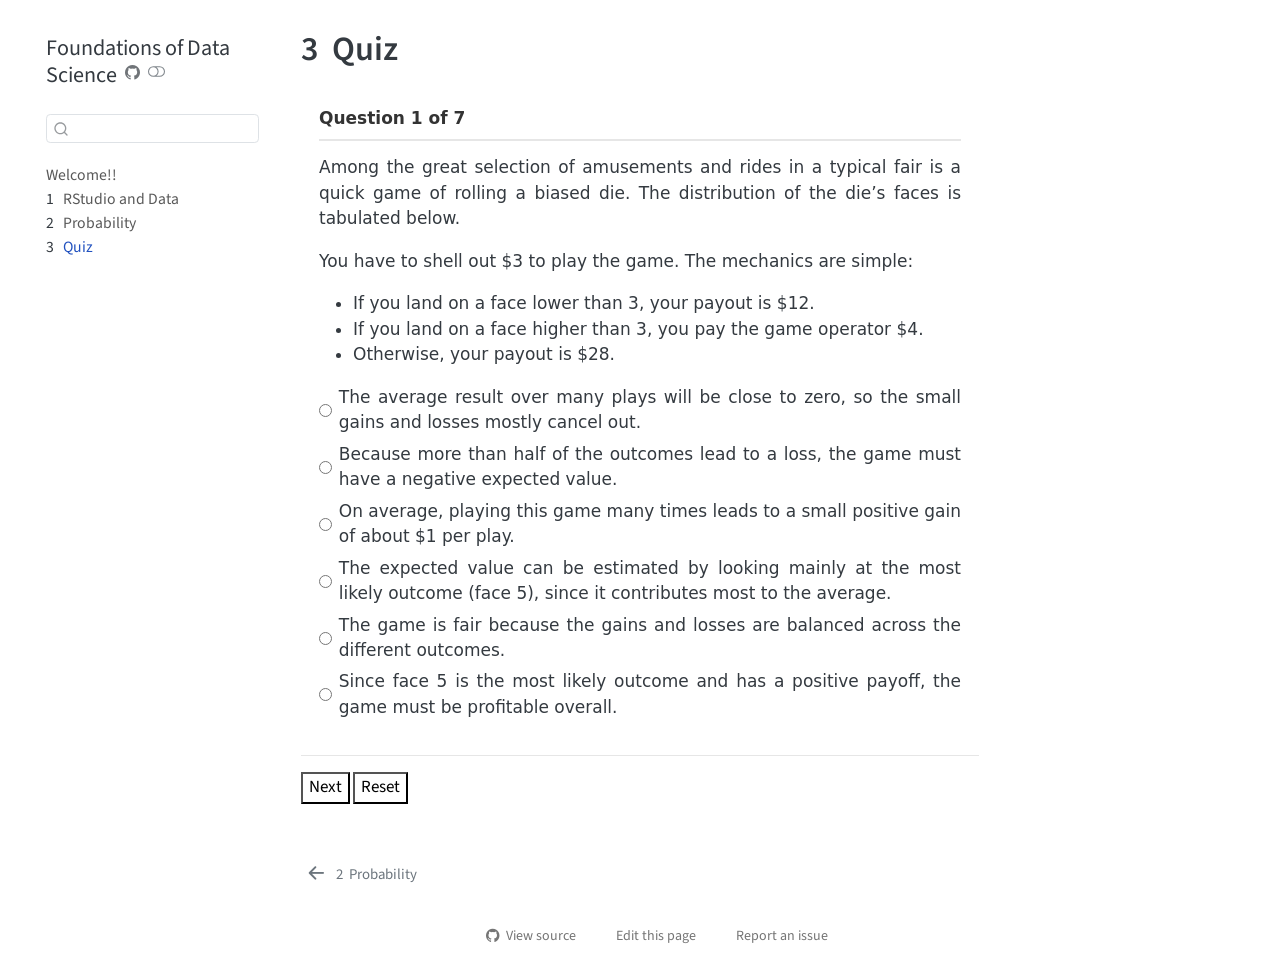
==== commit af4e5427: "update site" ====
--- a/docs/comprequiz.html
+++ b/docs/comprequiz.html
@@ -40,14 +40,14 @@
 <script src="site_libs/quarto-html/tippy.umd.min.js"></script>
 <script src="site_libs/quarto-html/anchor.min.js"></script>
 <link href="site_libs/quarto-html/tippy.css" rel="stylesheet">
-<link href="site_libs/quarto-html/quarto-syntax-highlighting-984e1b3c5feaba9a06d771740bc88035.css" rel="stylesheet" class="quarto-color-scheme" id="quarto-text-highlighting-styles">
-<link href="site_libs/quarto-html/quarto-syntax-highlighting-dark-984e1b3c5feaba9a06d771740bc88035.css" rel="stylesheet" class="quarto-color-scheme quarto-color-alternate" id="quarto-text-highlighting-styles">
-<link href="site_libs/quarto-html/quarto-syntax-highlighting-984e1b3c5feaba9a06d771740bc88035.css" rel="stylesheet" class="quarto-color-scheme-extra" id="quarto-text-highlighting-styles">
+<link href="site_libs/quarto-html/quarto-syntax-highlighting-845c23b38eaddc0f92fda52bfe77a8c8.css" rel="stylesheet" class="quarto-color-scheme" id="quarto-text-highlighting-styles">
+<link href="site_libs/quarto-html/quarto-syntax-highlighting-dark-f418161beb48e0141c760e455f12af2c.css" rel="stylesheet" class="quarto-color-scheme quarto-color-alternate" id="quarto-text-highlighting-styles">
+<link href="site_libs/quarto-html/quarto-syntax-highlighting-845c23b38eaddc0f92fda52bfe77a8c8.css" rel="stylesheet" class="quarto-color-scheme-extra" id="quarto-text-highlighting-styles">
 <script src="site_libs/bootstrap/bootstrap.min.js"></script>
 <link href="site_libs/bootstrap/bootstrap-icons.css" rel="stylesheet">
-<link href="site_libs/bootstrap/bootstrap-226d340afae30059a5a9c5b278fc5e87.min.css" rel="stylesheet" append-hash="true" class="quarto-color-scheme" id="quarto-bootstrap" data-mode="light">
-<link href="site_libs/bootstrap/bootstrap-dark-064d1bb06ce13fb2c6cc1d2ab120db56.min.css" rel="stylesheet" append-hash="true" class="quarto-color-scheme quarto-color-alternate" id="quarto-bootstrap" data-mode="light">
-<link href="site_libs/bootstrap/bootstrap-226d340afae30059a5a9c5b278fc5e87.min.css" rel="stylesheet" append-hash="true" class="quarto-color-scheme-extra" id="quarto-bootstrap" data-mode="light">
+<link href="site_libs/bootstrap/bootstrap-5ccb035bea26c1e21f80f44cf7c27909.min.css" rel="stylesheet" append-hash="true" class="quarto-color-scheme" id="quarto-bootstrap" data-mode="light">
+<link href="site_libs/bootstrap/bootstrap-dark-aa873432a3c62897e6c2091c0d30a948.min.css" rel="stylesheet" append-hash="true" class="quarto-color-scheme quarto-color-alternate" id="quarto-bootstrap" data-mode="dark">
+<link href="site_libs/bootstrap/bootstrap-5ccb035bea26c1e21f80f44cf7c27909.min.css" rel="stylesheet" append-hash="true" class="quarto-color-scheme-extra" id="quarto-bootstrap" data-mode="light">
 <script id="quarto-search-options" type="application/json">{
   "location": "sidebar",
   "copy-button": false,
@@ -93,6 +93,7 @@
 </style>
 
 
+<link rel="stylesheet" href="styles/styles.css">
 </head>
 
 <body class="nav-sidebar floating quarto-light"><script id="quarto-html-before-body" type="application/javascript">
--- a/docs/site_libs/quarto-html/quarto-syntax-highlighting-845c23b38eaddc0f92fda52bfe77a8c8.css
+++ b/docs/site_libs/quarto-html/quarto-syntax-highlighting-845c23b38eaddc0f92fda52bfe77a8c8.css
@@ -0,0 +1,236 @@
+/* quarto syntax highlight colors */
+:root {
+  --quarto-hl-ot-color: #003B4F;
+  --quarto-hl-at-color: #657422;
+  --quarto-hl-ss-color: #20794D;
+  --quarto-hl-an-color: #5E5E5E;
+  --quarto-hl-fu-color: #4758AB;
+  --quarto-hl-st-color: #20794D;
+  --quarto-hl-cf-color: #003B4F;
+  --quarto-hl-op-color: #5E5E5E;
+  --quarto-hl-er-color: #AD0000;
+  --quarto-hl-bn-color: #AD0000;
+  --quarto-hl-al-color: #AD0000;
+  --quarto-hl-va-color: #111111;
+  --quarto-hl-bu-color: inherit;
+  --quarto-hl-ex-color: inherit;
+  --quarto-hl-pp-color: #AD0000;
+  --quarto-hl-in-color: #5E5E5E;
+  --quarto-hl-vs-color: #20794D;
+  --quarto-hl-wa-color: #5E5E5E;
+  --quarto-hl-do-color: #5E5E5E;
+  --quarto-hl-im-color: #00769E;
+  --quarto-hl-ch-color: #20794D;
+  --quarto-hl-dt-color: #AD0000;
+  --quarto-hl-fl-color: #AD0000;
+  --quarto-hl-co-color: #5E5E5E;
+  --quarto-hl-cv-color: #5E5E5E;
+  --quarto-hl-cn-color: #8f5902;
+  --quarto-hl-sc-color: #5E5E5E;
+  --quarto-hl-dv-color: #AD0000;
+  --quarto-hl-kw-color: #003B4F;
+}
+
+/* other quarto variables */
+:root {
+  --quarto-font-monospace: SFMono-Regular, Menlo, Monaco, Consolas, "Liberation Mono", "Courier New", monospace;
+}
+
+/* syntax highlight based on Pandoc's rules */
+pre > code.sourceCode > span {
+  color: #003B4F;
+}
+
+code.sourceCode > span {
+  color: #003B4F;
+}
+
+div.sourceCode,
+div.sourceCode pre.sourceCode {
+  color: #003B4F;
+}
+
+/* Normal */
+code span {
+  color: #003B4F;
+}
+
+/* Alert */
+code span.al {
+  color: #AD0000;
+  font-style: inherit;
+}
+
+/* Annotation */
+code span.an {
+  color: #5E5E5E;
+  font-style: inherit;
+}
+
+/* Attribute */
+code span.at {
+  color: #657422;
+  font-style: inherit;
+}
+
+/* BaseN */
+code span.bn {
+  color: #AD0000;
+  font-style: inherit;
+}
+
+/* BuiltIn */
+code span.bu {
+  font-style: inherit;
+}
+
+/* ControlFlow */
+code span.cf {
+  color: #003B4F;
+  font-weight: bold;
+  font-style: inherit;
+}
+
+/* Char */
+code span.ch {
+  color: #20794D;
+  font-style: inherit;
+}
+
+/* Constant */
+code span.cn {
+  color: #8f5902;
+  font-style: inherit;
+}
+
+/* Comment */
+code span.co {
+  color: #5E5E5E;
+  font-style: inherit;
+}
+
+/* CommentVar */
+code span.cv {
+  color: #5E5E5E;
+  font-style: italic;
+}
+
+/* Documentation */
+code span.do {
+  color: #5E5E5E;
+  font-style: italic;
+}
+
+/* DataType */
+code span.dt {
+  color: #AD0000;
+  font-style: inherit;
+}
+
+/* DecVal */
+code span.dv {
+  color: #AD0000;
+  font-style: inherit;
+}
+
+/* Error */
+code span.er {
+  color: #AD0000;
+  font-style: inherit;
+}
+
+/* Extension */
+code span.ex {
+  font-style: inherit;
+}
+
+/* Float */
+code span.fl {
+  color: #AD0000;
+  font-style: inherit;
+}
+
+/* Function */
+code span.fu {
+  color: #4758AB;
+  font-style: inherit;
+}
+
+/* Import */
+code span.im {
+  color: #00769E;
+  font-style: inherit;
+}
+
+/* Information */
+code span.in {
+  color: #5E5E5E;
+  font-style: inherit;
+}
+
+/* Keyword */
+code span.kw {
+  color: #003B4F;
+  font-weight: bold;
+  font-style: inherit;
+}
+
+/* Operator */
+code span.op {
+  color: #5E5E5E;
+  font-style: inherit;
+}
+
+/* Other */
+code span.ot {
+  color: #003B4F;
+  font-style: inherit;
+}
+
+/* Preprocessor */
+code span.pp {
+  color: #AD0000;
+  font-style: inherit;
+}
+
+/* SpecialChar */
+code span.sc {
+  color: #5E5E5E;
+  font-style: inherit;
+}
+
+/* SpecialString */
+code span.ss {
+  color: #20794D;
+  font-style: inherit;
+}
+
+/* String */
+code span.st {
+  color: #20794D;
+  font-style: inherit;
+}
+
+/* Variable */
+code span.va {
+  color: #111111;
+  font-style: inherit;
+}
+
+/* VerbatimString */
+code span.vs {
+  color: #20794D;
+  font-style: inherit;
+}
+
+/* Warning */
+code span.wa {
+  color: #5E5E5E;
+  font-style: italic;
+}
+
+.prevent-inlining {
+  content: "</";
+}
+
+/*# sourceMappingURL=ac89f0bb514bba72461919f78549e31c.css.map */
--- a/docs/site_libs/quarto-html/quarto-syntax-highlighting-dark-f418161beb48e0141c760e455f12af2c.css
+++ b/docs/site_libs/quarto-html/quarto-syntax-highlighting-dark-f418161beb48e0141c760e455f12af2c.css
@@ -0,0 +1,219 @@
+/* quarto syntax highlight colors */
+:root {
+  --quarto-hl-al-color: #f07178;
+  --quarto-hl-an-color: #d4d0ab;
+  --quarto-hl-at-color: #00e0e0;
+  --quarto-hl-bn-color: #d4d0ab;
+  --quarto-hl-bu-color: #abe338;
+  --quarto-hl-ch-color: #abe338;
+  --quarto-hl-co-color: #f8f8f2;
+  --quarto-hl-cv-color: #ffd700;
+  --quarto-hl-cn-color: #ffd700;
+  --quarto-hl-cf-color: #ffa07a;
+  --quarto-hl-dt-color: #ffa07a;
+  --quarto-hl-dv-color: #d4d0ab;
+  --quarto-hl-do-color: #f8f8f2;
+  --quarto-hl-er-color: #f07178;
+  --quarto-hl-ex-color: #00e0e0;
+  --quarto-hl-fl-color: #d4d0ab;
+  --quarto-hl-fu-color: #ffa07a;
+  --quarto-hl-im-color: #abe338;
+  --quarto-hl-in-color: #d4d0ab;
+  --quarto-hl-kw-color: #ffa07a;
+  --quarto-hl-op-color: #ffa07a;
+  --quarto-hl-ot-color: #00e0e0;
+  --quarto-hl-pp-color: #dcc6e0;
+  --quarto-hl-re-color: #00e0e0;
+  --quarto-hl-sc-color: #abe338;
+  --quarto-hl-ss-color: #abe338;
+  --quarto-hl-st-color: #abe338;
+  --quarto-hl-va-color: #00e0e0;
+  --quarto-hl-vs-color: #abe338;
+  --quarto-hl-wa-color: #dcc6e0;
+}
+
+/* other quarto variables */
+:root {
+  --quarto-font-monospace: SFMono-Regular, Menlo, Monaco, Consolas, "Liberation Mono", "Courier New", monospace;
+}
+
+/* syntax highlight based on Pandoc's rules */
+pre > code.sourceCode > span {
+  color: #f8f8f2;
+}
+
+code.sourceCode > span {
+  color: #f8f8f2;
+}
+
+div.sourceCode,
+div.sourceCode pre.sourceCode {
+  color: #f8f8f2;
+}
+
+/* Normal */
+code span {
+  color: #f8f8f2;
+}
+
+/* Alert */
+code span.al {
+  color: #f07178;
+}
+
+/* Annotation */
+code span.an {
+  color: #d4d0ab;
+}
+
+/* Attribute */
+code span.at {
+  color: #00e0e0;
+}
+
+/* BaseN */
+code span.bn {
+  color: #d4d0ab;
+}
+
+/* BuiltIn */
+code span.bu {
+  color: #abe338;
+}
+
+/* ControlFlow */
+code span.cf {
+  font-weight: bold;
+  color: #ffa07a;
+}
+
+/* Char */
+code span.ch {
+  color: #abe338;
+}
+
+/* Constant */
+code span.cn {
+  color: #ffd700;
+}
+
+/* Comment */
+code span.co {
+  font-style: italic;
+  color: #f8f8f2;
+}
+
+/* CommentVar */
+code span.cv {
+  color: #ffd700;
+}
+
+/* Documentation */
+code span.do {
+  color: #f8f8f2;
+}
+
+/* DataType */
+code span.dt {
+  color: #ffa07a;
+}
+
+/* DecVal */
+code span.dv {
+  color: #d4d0ab;
+}
+
+/* Error */
+code span.er {
+  color: #f07178;
+  text-decoration: underline;
+}
+
+/* Extension */
+code span.ex {
+  font-weight: bold;
+  color: #00e0e0;
+}
+
+/* Float */
+code span.fl {
+  color: #d4d0ab;
+}
+
+/* Function */
+code span.fu {
+  color: #ffa07a;
+}
+
+/* Import */
+code span.im {
+  color: #abe338;
+}
+
+/* Information */
+code span.in {
+  color: #d4d0ab;
+}
+
+/* Keyword */
+code span.kw {
+  font-weight: bold;
+  color: #ffa07a;
+}
+
+/* Operator */
+code span.op {
+  color: #ffa07a;
+}
+
+/* Other */
+code span.ot {
+  color: #00e0e0;
+}
+
+/* Preprocessor */
+code span.pp {
+  color: #dcc6e0;
+}
+
+/* RegionMarker */
+code span.re {
+  background-color: #f8f8f2;
+  color: #00e0e0;
+}
+
+/* SpecialChar */
+code span.sc {
+  color: #abe338;
+}
+
+/* SpecialString */
+code span.ss {
+  color: #abe338;
+}
+
+/* String */
+code span.st {
+  color: #abe338;
+}
+
+/* Variable */
+code span.va {
+  color: #00e0e0;
+}
+
+/* VerbatimString */
+code span.vs {
+  color: #abe338;
+}
+
+/* Warning */
+code span.wa {
+  color: #dcc6e0;
+}
+
+.prevent-inlining {
+  content: "</";
+}
+
+/*# sourceMappingURL=378c2a0cc31455d06730fbe37c8f3789.css.map */
--- a/docs/site_libs/quarto-html/quarto-syntax-highlighting-845c23b38eaddc0f92fda52bfe77a8c8.css
+++ b/docs/site_libs/quarto-html/quarto-syntax-highlighting-845c23b38eaddc0f92fda52bfe77a8c8.css
@@ -0,0 +1,236 @@
+/* quarto syntax highlight colors */
+:root {
+  --quarto-hl-ot-color: #003B4F;
+  --quarto-hl-at-color: #657422;
+  --quarto-hl-ss-color: #20794D;
+  --quarto-hl-an-color: #5E5E5E;
+  --quarto-hl-fu-color: #4758AB;
+  --quarto-hl-st-color: #20794D;
+  --quarto-hl-cf-color: #003B4F;
+  --quarto-hl-op-color: #5E5E5E;
+  --quarto-hl-er-color: #AD0000;
+  --quarto-hl-bn-color: #AD0000;
+  --quarto-hl-al-color: #AD0000;
+  --quarto-hl-va-color: #111111;
+  --quarto-hl-bu-color: inherit;
+  --quarto-hl-ex-color: inherit;
+  --quarto-hl-pp-color: #AD0000;
+  --quarto-hl-in-color: #5E5E5E;
+  --quarto-hl-vs-color: #20794D;
+  --quarto-hl-wa-color: #5E5E5E;
+  --quarto-hl-do-color: #5E5E5E;
+  --quarto-hl-im-color: #00769E;
+  --quarto-hl-ch-color: #20794D;
+  --quarto-hl-dt-color: #AD0000;
+  --quarto-hl-fl-color: #AD0000;
+  --quarto-hl-co-color: #5E5E5E;
+  --quarto-hl-cv-color: #5E5E5E;
+  --quarto-hl-cn-color: #8f5902;
+  --quarto-hl-sc-color: #5E5E5E;
+  --quarto-hl-dv-color: #AD0000;
+  --quarto-hl-kw-color: #003B4F;
+}
+
+/* other quarto variables */
+:root {
+  --quarto-font-monospace: SFMono-Regular, Menlo, Monaco, Consolas, "Liberation Mono", "Courier New", monospace;
+}
+
+/* syntax highlight based on Pandoc's rules */
+pre > code.sourceCode > span {
+  color: #003B4F;
+}
+
+code.sourceCode > span {
+  color: #003B4F;
+}
+
+div.sourceCode,
+div.sourceCode pre.sourceCode {
+  color: #003B4F;
+}
+
+/* Normal */
+code span {
+  color: #003B4F;
+}
+
+/* Alert */
+code span.al {
+  color: #AD0000;
+  font-style: inherit;
+}
+
+/* Annotation */
+code span.an {
+  color: #5E5E5E;
+  font-style: inherit;
+}
+
+/* Attribute */
+code span.at {
+  color: #657422;
+  font-style: inherit;
+}
+
+/* BaseN */
+code span.bn {
+  color: #AD0000;
+  font-style: inherit;
+}
+
+/* BuiltIn */
+code span.bu {
+  font-style: inherit;
+}
+
+/* ControlFlow */
+code span.cf {
+  color: #003B4F;
+  font-weight: bold;
+  font-style: inherit;
+}
+
+/* Char */
+code span.ch {
+  color: #20794D;
+  font-style: inherit;
+}
+
+/* Constant */
+code span.cn {
+  color: #8f5902;
+  font-style: inherit;
+}
+
+/* Comment */
+code span.co {
+  color: #5E5E5E;
+  font-style: inherit;
+}
+
+/* CommentVar */
+code span.cv {
+  color: #5E5E5E;
+  font-style: italic;
+}
+
+/* Documentation */
+code span.do {
+  color: #5E5E5E;
+  font-style: italic;
+}
+
+/* DataType */
+code span.dt {
+  color: #AD0000;
+  font-style: inherit;
+}
+
+/* DecVal */
+code span.dv {
+  color: #AD0000;
+  font-style: inherit;
+}
+
+/* Error */
+code span.er {
+  color: #AD0000;
+  font-style: inherit;
+}
+
+/* Extension */
+code span.ex {
+  font-style: inherit;
+}
+
+/* Float */
+code span.fl {
+  color: #AD0000;
+  font-style: inherit;
+}
+
+/* Function */
+code span.fu {
+  color: #4758AB;
+  font-style: inherit;
+}
+
+/* Import */
+code span.im {
+  color: #00769E;
+  font-style: inherit;
+}
+
+/* Information */
+code span.in {
+  color: #5E5E5E;
+  font-style: inherit;
+}
+
+/* Keyword */
+code span.kw {
+  color: #003B4F;
+  font-weight: bold;
+  font-style: inherit;
+}
+
+/* Operator */
+code span.op {
+  color: #5E5E5E;
+  font-style: inherit;
+}
+
+/* Other */
+code span.ot {
+  color: #003B4F;
+  font-style: inherit;
+}
+
+/* Preprocessor */
+code span.pp {
+  color: #AD0000;
+  font-style: inherit;
+}
+
+/* SpecialChar */
+code span.sc {
+  color: #5E5E5E;
+  font-style: inherit;
+}
+
+/* SpecialString */
+code span.ss {
+  color: #20794D;
+  font-style: inherit;
+}
+
+/* String */
+code span.st {
+  color: #20794D;
+  font-style: inherit;
+}
+
+/* Variable */
+code span.va {
+  color: #111111;
+  font-style: inherit;
+}
+
+/* VerbatimString */
+code span.vs {
+  color: #20794D;
+  font-style: inherit;
+}
+
+/* Warning */
+code span.wa {
+  color: #5E5E5E;
+  font-style: italic;
+}
+
+.prevent-inlining {
+  content: "</";
+}
+
+/*# sourceMappingURL=ac89f0bb514bba72461919f78549e31c.css.map */
--- a/docs/styles/styles.css
+++ b/docs/styles/styles.css
@@ -0,0 +1,226 @@
+/* ==========================================================
+PuthPaws Dark Mode Styling
+Designed for Quarto + Darkly/Slate themes
+Charlie-Approved Edition 🐾🎹
+========================================================== */
+
+/* ==========================================================
+GLOBAL
+========================================================== */
+
+.quarto-dark {
+scroll-behavior: smooth;
+}
+
+/* ==========================================================
+GLOWING CODE BLOCKS
+========================================================== */
+
+.quarto-dark pre.sourceCode {
+background-color: #1f2329 !important;
+
+border: 1px solid #4a5568;
+border-radius: 10px;
+
+padding: 1rem;
+
+box-shadow:
+0 0 8px rgba(88, 166, 255, 0.20),
+0 0 18px rgba(88, 166, 255, 0.10);
+
+transition: all 0.3s ease;
+}
+
+.quarto-dark pre.sourceCode:hover {
+box-shadow:
+0 0 12px rgba(88, 166, 255, 0.30),
+0 0 24px rgba(88, 166, 255, 0.15);
+}
+
+.quarto-dark pre.sourceCode code {
+color: #e6edf3;
+font-size: 0.95rem;
+}
+
+/* ==========================================================
+INLINE CODE
+========================================================== */
+
+.quarto-dark code:not(pre code) {
+background-color: #2d333b;
+color: #79c0ff;
+
+padding: 0.15em 0.4em;
+
+border-radius: 5px;
+border: 1px solid #3d444d;
+}
+
+/* ==========================================================
+CODE FILENAMES
+========================================================== */
+
+.quarto-dark .code-with-filename .code-with-filename-file {
+background-color: #2d333b;
+color: #79c0ff;
+
+border: 1px solid #4a5568;
+border-bottom: none;
+
+border-radius: 10px 10px 0 0;
+}
+
+/* ==========================================================
+QUIZ CONTAINER
+========================================================== */
+
+.quarto-dark #quiz {
+color: #e6edf3;
+}
+
+/* ==========================================================
+QUESTION CARD
+========================================================== */
+
+.quarto-dark .question {
+
+background-color: #1f2329;
+
+border: 1px solid #4a5568;
+border-radius: 12px;
+
+padding: 1.2rem;
+margin-bottom: 1rem;
+
+box-shadow:
+0 0 8px rgba(88, 166, 255, 0.15),
+0 0 16px rgba(88, 166, 255, 0.08);
+}
+
+/* ==========================================================
+QUESTION NUMBER
+========================================================== */
+
+.quarto-dark .quiz-meta {
+
+color: #79c0ff;
+
+font-weight: 700;
+
+border-bottom: 2px solid #4a5568;
+
+padding-bottom: 0.5rem;
+margin-bottom: 1rem;
+}
+
+/* ==========================================================
+QUIZ TEXT
+========================================================== */
+
+.quarto-dark .question p,
+.quarto-dark .question li,
+.quarto-dark .question label,
+.quarto-dark .question ol,
+.quarto-dark .question ul {
+
+color: #e6edf3;
+}
+
+/* ==========================================================
+DROPDOWNS
+========================================================== */
+
+.quarto-dark select {
+
+background-color: #2d333b;
+
+color: #e6edf3;
+
+border: 1px solid #4a5568;
+border-radius: 6px;
+
+padding: 0.25rem 0.5rem;
+}
+
+/* ==========================================================
+RADIO BUTTONS
+========================================================== */
+
+.quarto-dark input[type="radio"] {
+accent-color: #79c0ff;
+}
+
+/* ==========================================================
+CONTROLS
+========================================================== */
+
+.quarto-dark #controls {
+
+display: flex;
+gap: 10px;
+flex-wrap: wrap;
+}
+
+/* ==========================================================
+BUTTONS
+========================================================== */
+
+.quarto-dark #controls button {
+
+background-color: #2d333b;
+
+color: #e6edf3;
+
+border: 1px solid #4a5568;
+border-radius: 8px;
+
+padding: 0.6rem 1rem;
+
+transition: all 0.25s ease;
+
+box-shadow:
+0 0 6px rgba(88, 166, 255, 0.15);
+}
+
+.quarto-dark #controls button:hover {
+
+background-color: #3d444d;
+
+transform: translateY(-1px);
+
+box-shadow:
+0 0 10px rgba(88, 166, 255, 0.25);
+}
+
+/* ==========================================================
+SCORE DISPLAY
+========================================================== */
+
+.quarto-dark #result {
+
+margin-top: 1rem;
+
+color: #79c0ff;
+
+font-weight: 700;
+font-size: 1.1rem;
+}
+
+/* ==========================================================
+PRE BLOCKS INSIDE QUIZZES
+========================================================== */
+
+.quarto-dark #quiz pre {
+
+background-color: #1f2329;
+
+border: 1px solid #4a5568;
+border-radius: 8px;
+
+padding: 0.8rem;
+
+color: #e6edf3;
+
+box-shadow:
+0 0 6px rgba(88, 166, 255, 0.12);
+}
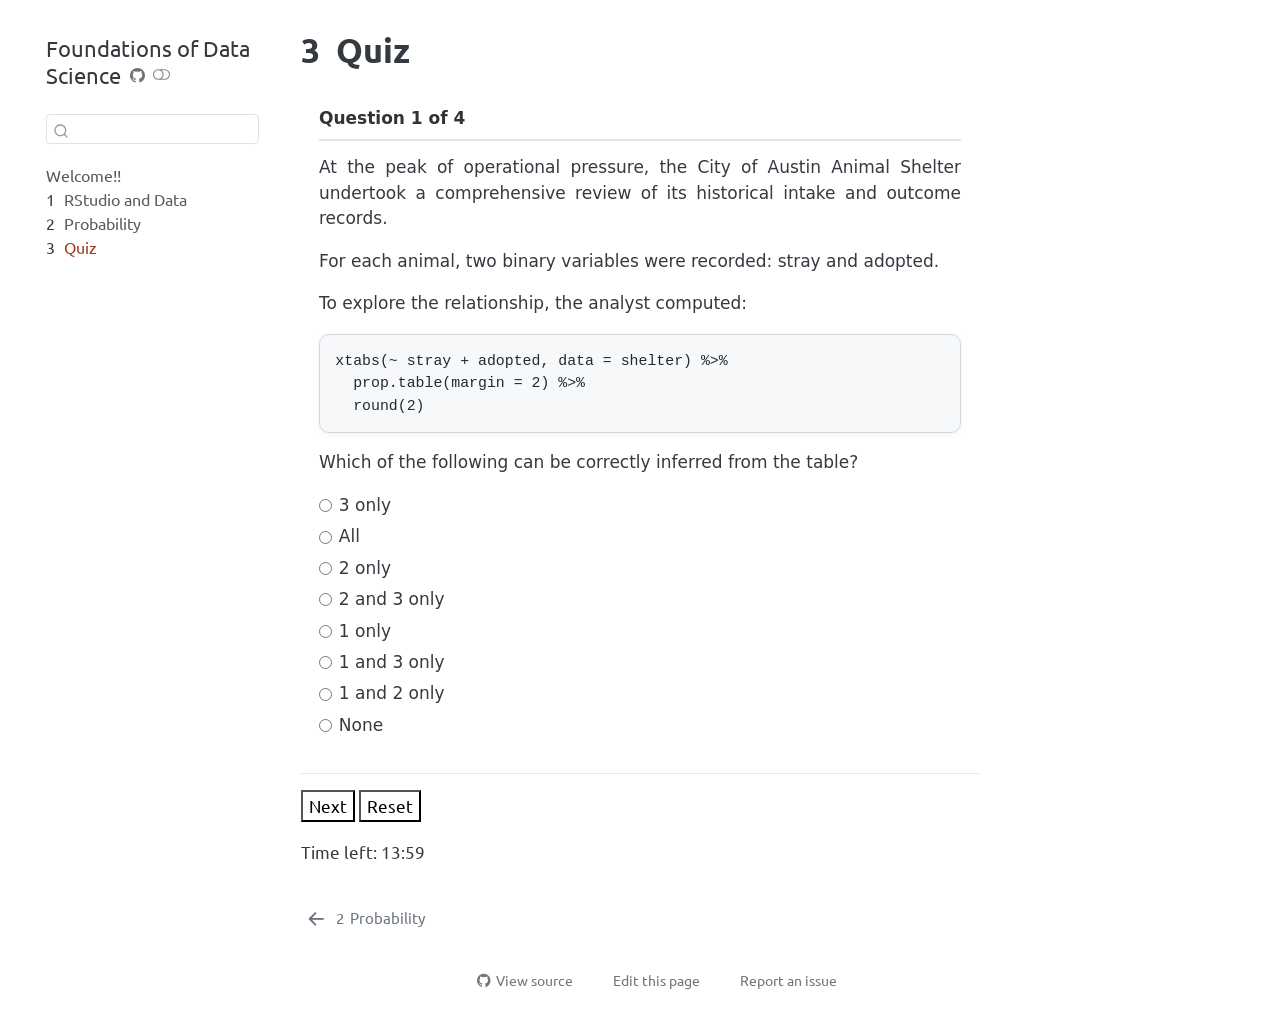
==== commit 6b928520: "update site" ====
--- a/docs/comprequiz.html
+++ b/docs/comprequiz.html
@@ -45,9 +45,9 @@
 <link href="site_libs/quarto-html/quarto-syntax-highlighting-845c23b38eaddc0f92fda52bfe77a8c8.css" rel="stylesheet" class="quarto-color-scheme-extra" id="quarto-text-highlighting-styles">
 <script src="site_libs/bootstrap/bootstrap.min.js"></script>
 <link href="site_libs/bootstrap/bootstrap-icons.css" rel="stylesheet">
-<link href="site_libs/bootstrap/bootstrap-5ccb035bea26c1e21f80f44cf7c27909.min.css" rel="stylesheet" append-hash="true" class="quarto-color-scheme" id="quarto-bootstrap" data-mode="light">
+<link href="site_libs/bootstrap/bootstrap-00a1ceca77a606370b0eb03c664a226b.min.css" rel="stylesheet" append-hash="true" class="quarto-color-scheme" id="quarto-bootstrap" data-mode="light">
 <link href="site_libs/bootstrap/bootstrap-dark-aa873432a3c62897e6c2091c0d30a948.min.css" rel="stylesheet" append-hash="true" class="quarto-color-scheme quarto-color-alternate" id="quarto-bootstrap" data-mode="dark">
-<link href="site_libs/bootstrap/bootstrap-5ccb035bea26c1e21f80f44cf7c27909.min.css" rel="stylesheet" append-hash="true" class="quarto-color-scheme-extra" id="quarto-bootstrap" data-mode="light">
+<link href="site_libs/bootstrap/bootstrap-00a1ceca77a606370b0eb03c664a226b.min.css" rel="stylesheet" append-hash="true" class="quarto-color-scheme-extra" id="quarto-bootstrap" data-mode="light">
 <script id="quarto-search-options" type="application/json">{
   "location": "sidebar",
   "copy-button": false,
@@ -531,6 +531,9 @@
 <div id="controls">
 <p><button id="prev">Previous</button> <button id="next">Next</button> <button id="submit">Submit</button> <button id="reset">Reset</button></p>
 </div>
+<div id="timer">
+Time left: 10:00
+</div>
 <div id="result">
 
 </div>
@@ -539,7 +542,7 @@
 
   const quiz = document.querySelector("#quiz");
 
-  let questions = Array.from(document.querySelectorAll("#quiz .question"));
+  let questions = [];
 
   const prev = document.getElementById("prev");
   const next = document.getElementById("next");
@@ -549,6 +552,30 @@
 
   let current = 0;
 
+  // ======================
+  // TIMER SETUP
+  // ======================
+  let timeLeft = 60*14; // 10 minutes
+  let timerInterval;
+
+  function startTimer() {
+    timerInterval = setInterval(() => {
+      timeLeft--;
+
+      const min = Math.floor(timeLeft / 60);
+      const sec = timeLeft % 60;
+
+      document.getElementById("timer").textContent =
+        `Time left: ${min}:${sec.toString().padStart(2, "0")}`;
+
+      if (timeLeft <= 0) {
+        clearInterval(timerInterval);
+        grade();
+        alert("Time's up!");
+      }
+    }, 1000);
+  }
+
   function shuffle(arr) {
     for (let i = arr.length - 1; i > 0; i--) {
       const j = Math.floor(Math.random() * (i + 1));
@@ -556,37 +583,42 @@
     }
   }
 
-function show(i) {
-
-  questions.forEach((q, idx) => {
-
-    q.style.display = idx === i ? "block" : "none";
-
-    const oldMeta = q.querySelector(".quiz-meta");
-    if (oldMeta) oldMeta.remove();
-
-  });
-
-  current = i;
-
-  const currentQuestion = questions[current];
-
-  const metaDiv = document.createElement("div");
-  metaDiv.className = "quiz-meta";
-  metaDiv.textContent = `Question ${current + 1} of ${questions.length}`;
-
-  currentQuestion.prepend(metaDiv);
-
-  prev.style.display = current === 0 ? "none" : "inline-block";
-  next.style.display = current === questions.length - 1 ? "none" : "inline-block";
-  submit.style.display = current === questions.length - 1 ? "inline-block" : "none";
-}
+  function show(i) {
+
+    questions.forEach((q, idx) => {
+      q.style.display = idx === i ? "block" : "none";
+
+      const oldMeta = q.querySelector(".quiz-meta");
+      if (oldMeta) oldMeta.remove();
+    });
+
+    current = i;
+
+    const currentQuestion = questions[current];
+
+    const metaDiv = document.createElement("div");
+    metaDiv.className = "quiz-meta";
+    metaDiv.textContent = `Question ${current + 1} of ${questions.length}`;
+
+    currentQuestion.prepend(metaDiv);
+
+    prev.style.display = current === 0 ? "none" : "inline-block";
+    next.style.display = current === questions.length - 1 ? "none" : "inline-block";
+    submit.style.display = current === questions.length - 1 ? "inline-block" : "none";
+  }
 
   function randomize() {
 
-    // shuffle questions
-    shuffle(questions);
-    questions.forEach(q => quiz.appendChild(q));
+    const allQuestions = Array.from(document.querySelectorAll("#quiz .question"));
+
+    shuffle(allQuestions);
+
+    const selected = allQuestions.slice(0, 4);
+
+    quiz.innerHTML = "";
+    selected.forEach(q => quiz.appendChild(q));
+
+    questions = selected;
 
     // shuffle selects
     questions.forEach(q => {
@@ -601,7 +633,7 @@
       });
     });
 
-    // shuffle radio labels safely
+    // shuffle radios
     questions.forEach(q => {
       const groups = {};
 
@@ -628,7 +660,6 @@
       let score = 0;
 
       const selects = q.querySelectorAll("select");
-      const radios = q.querySelectorAll("input[type=radio]");
 
       if (selects.length > 0) {
         const weight = 1 / selects.length;
@@ -656,6 +687,7 @@
 
   randomize();
   show(0);
+  startTimer();
 
 });
 </script>
--- a/docs/styles/styles.css
+++ b/docs/styles/styles.css
@@ -1,226 +1,203 @@
 /* ==========================================================
-PuthPaws Dark Mode Styling
-Designed for Quarto + Darkly/Slate themes
-Charlie-Approved Edition 🐾🎹
-========================================================== */
-
-/* ==========================================================
-GLOBAL
-========================================================== */
+   PuthPaws Theme System (Cosmo + Darkly Fixed)
+   Charlie-approved 🐾🎹
+   ========================================================== */
+
+
+/* ==========================================================
+   GLOBAL
+   ========================================================== */
 
 .quarto-dark {
-scroll-behavior: smooth;
-}
-
-/* ==========================================================
-GLOWING CODE BLOCKS
-========================================================== */
-
-.quarto-dark pre.sourceCode {
-background-color: #1f2329 !important;
-
-border: 1px solid #4a5568;
-border-radius: 10px;
-
-padding: 1rem;
-
-box-shadow:
-0 0 8px rgba(88, 166, 255, 0.20),
-0 0 18px rgba(88, 166, 255, 0.10);
-
-transition: all 0.3s ease;
-}
-
-.quarto-dark pre.sourceCode:hover {
-box-shadow:
-0 0 12px rgba(88, 166, 255, 0.30),
-0 0 24px rgba(88, 166, 255, 0.15);
+  scroll-behavior: smooth;
+}
+
+
+/* ==========================================================
+   ================= DARK MODE (DARKLY) =====================
+   ========================================================== */
+
+
+/* GLOWING CODE BLOCKS (R CHUNKS ETC.) */
+.quarto-dark pre.sourceCode,
+.quarto-dark div.sourceCode pre,
+.quarto-dark pre {
+  background-color: #1f2329 !important;
+
+  border: 1px solid #4a5568 !important;
+  border-radius: 10px;
+
+  padding: 1rem;
+
+  box-shadow:
+    0 0 8px rgba(88, 166, 255, 0.20),
+    0 0 18px rgba(88, 166, 255, 0.10);
+
+  transition: all 0.3s ease;
+}
+
+.quarto-dark pre.sourceCode:hover,
+.quarto-dark div.sourceCode pre:hover {
+  box-shadow:
+    0 0 12px rgba(88, 166, 255, 0.30),
+    0 0 24px rgba(88, 166, 255, 0.15);
 }
 
 .quarto-dark pre.sourceCode code {
-color: #e6edf3;
-font-size: 0.95rem;
-}
-
-/* ==========================================================
-INLINE CODE
-========================================================== */
-
+  color: #e6edf3;
+  font-size: 0.95rem;
+}
+
+
+/* INLINE CODE */
 .quarto-dark code:not(pre code) {
-background-color: #2d333b;
-color: #79c0ff;
-
-padding: 0.15em 0.4em;
-
-border-radius: 5px;
-border: 1px solid #3d444d;
-}
-
-/* ==========================================================
-CODE FILENAMES
-========================================================== */
-
-.quarto-dark .code-with-filename .code-with-filename-file {
-background-color: #2d333b;
-color: #79c0ff;
-
-border: 1px solid #4a5568;
-border-bottom: none;
-
-border-radius: 10px 10px 0 0;
-}
-
-/* ==========================================================
-QUIZ CONTAINER
-========================================================== */
-
+  background-color: #2d333b;
+  color: #79c0ff;
+
+  padding: 0.15em 0.4em;
+
+  border-radius: 5px;
+  border: 1px solid #3d444d;
+}
+
+
+/* QUIZ CONTAINER */
 .quarto-dark #quiz {
-color: #e6edf3;
-}
-
-/* ==========================================================
-QUESTION CARD
-========================================================== */
-
+  color: #e6edf3;
+}
+
+
+/* QUESTION CARD */
 .quarto-dark .question {
-
-background-color: #1f2329;
-
-border: 1px solid #4a5568;
-border-radius: 12px;
-
-padding: 1.2rem;
-margin-bottom: 1rem;
-
-box-shadow:
-0 0 8px rgba(88, 166, 255, 0.15),
-0 0 16px rgba(88, 166, 255, 0.08);
-}
-
-/* ==========================================================
-QUESTION NUMBER
-========================================================== */
-
+  background-color: #1f2329;
+
+  border: 1px solid #4a5568;
+  border-radius: 12px;
+
+  padding: 1.2rem;
+  margin-bottom: 1rem;
+
+  box-shadow:
+    0 0 8px rgba(88, 166, 255, 0.15),
+    0 0 16px rgba(88, 166, 255, 0.08);
+}
+
+
+/* QUESTION META */
 .quarto-dark .quiz-meta {
-
-color: #79c0ff;
-
-font-weight: 700;
-
-border-bottom: 2px solid #4a5568;
-
-padding-bottom: 0.5rem;
-margin-bottom: 1rem;
-}
-
-/* ==========================================================
-QUIZ TEXT
-========================================================== */
-
+  color: #79c0ff;
+
+  font-weight: 700;
+
+  border-bottom: 2px solid #4a5568;
+
+  padding-bottom: 0.5rem;
+  margin-bottom: 1rem;
+}
+
+
+/* QUIZ TEXT */
 .quarto-dark .question p,
 .quarto-dark .question li,
 .quarto-dark .question label,
 .quarto-dark .question ol,
 .quarto-dark .question ul {
-
-color: #e6edf3;
-}
-
-/* ==========================================================
-DROPDOWNS
-========================================================== */
-
+  color: #e6edf3;
+}
+
+
+/* DROPDOWNS */
 .quarto-dark select {
-
-background-color: #2d333b;
-
-color: #e6edf3;
-
-border: 1px solid #4a5568;
-border-radius: 6px;
-
-padding: 0.25rem 0.5rem;
-}
-
-/* ==========================================================
-RADIO BUTTONS
-========================================================== */
-
+  background-color: #2d333b;
+  color: #e6edf3;
+
+  border: 1px solid #4a5568;
+  border-radius: 6px;
+
+  padding: 0.25rem 0.5rem;
+}
+
+
+/* RADIO BUTTONS */
 .quarto-dark input[type="radio"] {
-accent-color: #79c0ff;
-}
-
-/* ==========================================================
-CONTROLS
-========================================================== */
-
+  accent-color: #79c0ff;
+}
+
+
+/* CONTROLS */
 .quarto-dark #controls {
-
-display: flex;
-gap: 10px;
-flex-wrap: wrap;
-}
-
-/* ==========================================================
-BUTTONS
-========================================================== */
-
+  display: flex;
+  gap: 10px;
+  flex-wrap: wrap;
+}
+
+
+/* BUTTONS */
 .quarto-dark #controls button {
-
-background-color: #2d333b;
-
-color: #e6edf3;
-
-border: 1px solid #4a5568;
-border-radius: 8px;
-
-padding: 0.6rem 1rem;
-
-transition: all 0.25s ease;
-
-box-shadow:
-0 0 6px rgba(88, 166, 255, 0.15);
+  background-color: #2d333b;
+  color: #e6edf3;
+
+  border: 1px solid #4a5568;
+  border-radius: 8px;
+
+  padding: 0.6rem 1rem;
+
+  transition: all 0.25s ease;
+
+  box-shadow:
+    0 0 6px rgba(88, 166, 255, 0.15);
 }
 
 .quarto-dark #controls button:hover {
-
-background-color: #3d444d;
-
-transform: translateY(-1px);
-
-box-shadow:
-0 0 10px rgba(88, 166, 255, 0.25);
-}
-
-/* ==========================================================
-SCORE DISPLAY
-========================================================== */
-
+  background-color: #3d444d;
+
+  transform: translateY(-1px);
+
+  box-shadow:
+    0 0 10px rgba(88, 166, 255, 0.25);
+}
+
+
+/* RESULT */
 .quarto-dark #result {
-
-margin-top: 1rem;
-
-color: #79c0ff;
-
-font-weight: 700;
-font-size: 1.1rem;
-}
-
-/* ==========================================================
-PRE BLOCKS INSIDE QUIZZES
-========================================================== */
-
-.quarto-dark #quiz pre {
-
-background-color: #1f2329;
-
-border: 1px solid #4a5568;
-border-radius: 8px;
-
-padding: 0.8rem;
-
-color: #e6edf3;
-
-box-shadow:
-0 0 6px rgba(88, 166, 255, 0.12);
-}
+  margin-top: 1rem;
+
+  color: #79c0ff;
+
+  font-weight: 700;
+  font-size: 1.1rem;
+}
+
+
+/* ==========================================================
+   ================= LIGHT MODE (COSMO) =====================
+   ========================================================== */
+
+
+/* FIX: QUIZ CODE BLOCKS (XTABS ETC.) */
+body:not(.quarto-dark) #quiz pre,
+body:not(.quarto-dark) #quiz pre.sourceCode,
+body:not(.quarto-dark) #quiz div.sourceCode pre {
+  background-color: #f6f8fa;
+
+  border: 1px solid #d0d7de;
+  border-radius: 10px;
+
+  padding: 0.9rem;
+
+  color: #24292f;
+
+  box-shadow:
+    0 2px 6px rgba(0, 0, 0, 0.06);
+
+  font-family: ui-monospace, SFMono-Regular, Menlo, Monaco, Consolas, "Liberation Mono", monospace;
+}
+
+h4, .quarto-dark h4 {
+  font-weight: 700;
+}
+
+h5, .quarto-dark h5 {
+  font-weight: 700;
+  font-size: 1rem; /* optional: helps visibility */
+}
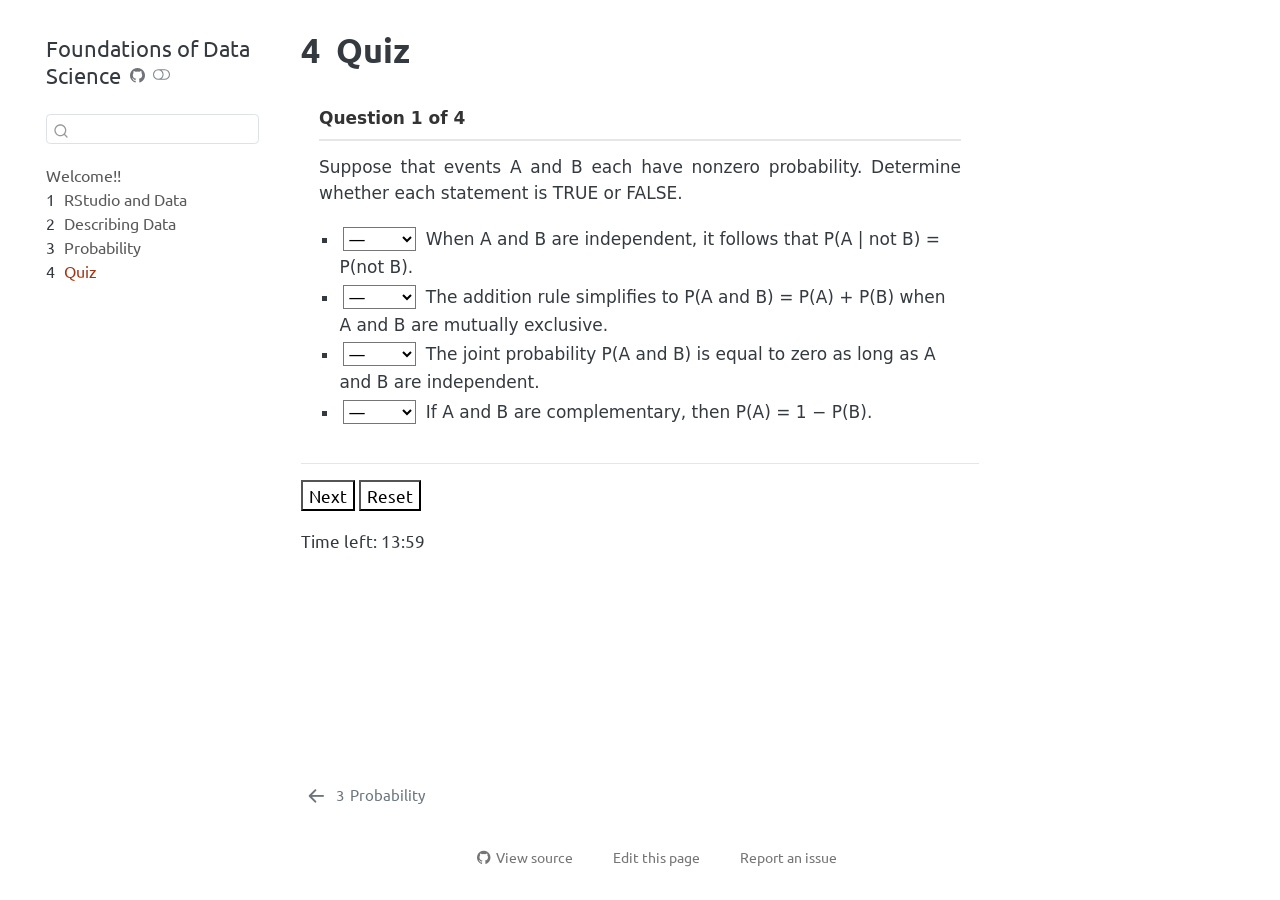
==== commit 622026bd: "update site" ====
--- a/docs/comprequiz.html
+++ b/docs/comprequiz.html
@@ -7,7 +7,7 @@
 <meta name="viewport" content="width=device-width, initial-scale=1.0, user-scalable=yes">
 
 
-<title>3&nbsp; Quiz – Foundations of Data Science</title>
+<title>4&nbsp; Quiz – Foundations of Data Science</title>
 <style>
 /* Default styles provided by pandoc.
 ** See https://pandoc.org/MANUAL.html#variables-for-html for config info.
@@ -267,7 +267,7 @@
       <button type="button" class="quarto-btn-toggle btn" data-bs-toggle="collapse" role="button" data-bs-target=".quarto-sidebar-collapse-item" aria-controls="quarto-sidebar" aria-expanded="false" aria-label="Toggle sidebar navigation" onclick="if (window.quartoToggleHeadroom) { window.quartoToggleHeadroom(); }">
         <i class="bi bi-layout-text-sidebar-reverse"></i>
       </button>
-        <nav class="quarto-page-breadcrumbs" aria-label="breadcrumb"><ol class="breadcrumb"><li class="breadcrumb-item"><a href="./comprequiz.html"><span class="chapter-number">3</span>&nbsp; <span class="chapter-title">Quiz</span></a></li></ol></nav>
+        <nav class="quarto-page-breadcrumbs" aria-label="breadcrumb"><ol class="breadcrumb"><li class="breadcrumb-item"><a href="./comprequiz.html"><span class="chapter-number">4</span>&nbsp; <span class="chapter-title">Quiz</span></a></li></ol></nav>
         <a class="flex-grow-1" role="navigation" data-bs-toggle="collapse" data-bs-target=".quarto-sidebar-collapse-item" aria-controls="quarto-sidebar" aria-expanded="false" aria-label="Toggle sidebar navigation" onclick="if (window.quartoToggleHeadroom) { window.quartoToggleHeadroom(); }">      
         </a>
       <button type="button" class="btn quarto-search-button" aria-label="Search" onclick="window.quartoOpenSearch();">
@@ -310,14 +310,20 @@
 </li>
         <li class="sidebar-item">
   <div class="sidebar-item-container"> 
+  <a href="./describing_data.html" class="sidebar-item-text sidebar-link">
+ <span class="menu-text"><span class="chapter-number">2</span>&nbsp; <span class="chapter-title">Describing Data</span></span></a>
+  </div>
+</li>
+        <li class="sidebar-item">
+  <div class="sidebar-item-container"> 
   <a href="./probability.html" class="sidebar-item-text sidebar-link">
- <span class="menu-text"><span class="chapter-number">2</span>&nbsp; <span class="chapter-title">Probability</span></span></a>
+ <span class="menu-text"><span class="chapter-number">3</span>&nbsp; <span class="chapter-title">Probability</span></span></a>
   </div>
 </li>
         <li class="sidebar-item">
   <div class="sidebar-item-container"> 
   <a href="./comprequiz.html" class="sidebar-item-text sidebar-link active">
- <span class="menu-text"><span class="chapter-number">3</span>&nbsp; <span class="chapter-title">Quiz</span></span></a>
+ <span class="menu-text"><span class="chapter-number">4</span>&nbsp; <span class="chapter-title">Quiz</span></span></a>
   </div>
 </li>
     </ul>
@@ -334,7 +340,7 @@
 
 <header id="title-block-header" class="quarto-title-block default">
 <div class="quarto-title">
-<h1 class="title"><span class="chapter-number">3</span>&nbsp; <span class="chapter-title">Quiz</span></h1>
+<h1 class="title"><span class="chapter-number">4</span>&nbsp; <span class="chapter-title">Quiz</span></h1>
 </div>
 
 
@@ -474,6 +480,225 @@
 <div>
 <p><label><input type="radio" name="q7" data-answer="false"> 1 only</label> <label><input type="radio" name="q7" data-answer="true"> 2 only</label> <label><input type="radio" name="q7" data-answer="false"> 3 only</label> <label><input type="radio" name="q7" data-answer="false"> 1 and 2 only</label> <label><input type="radio" name="q7" data-answer="false"> 1 and 3 only</label> <label><input type="radio" name="q7" data-answer="false"> 2 and 3 only</label> <label><input type="radio" name="q7" data-answer="false"> All</label> <label><input type="radio" name="q7" data-answer="false"> None</label></p>
 </div>
+</div>
+<!-- Q8 SUGAR REFINERY (UNIFORM + BINOMIAL) -->
+<div class="question">
+<p>
+A regional food supply company operates three independent sugar processing plants. Due to natural variability in raw material quality and short-term operational fluctuations, the daily output of each plant is modeled as uniformly distributed between 2 and 7 tons.
+</p>
+<p>
+For planning and cost-control purposes, a plant is classified as <b>operationally compliant</b> on a given day if it produces more than 4 tons of sugar, which is the minimum threshold required to meet distribution commitments without incurring additional logistics costs.
+</p>
+<p>
+On a randomly selected day, what is the probability that <b>exactly two of the three plants are operationally compliant</b>?
+</p>
+<div>
+<p><label><input type="radio" name="q8" data-answer="false"> 0.2880</label> <label><input type="radio" name="q8" data-answer="false"> 0.3750</label> <label><input type="radio" name="q8" data-answer="true"> 0.4320</label> <label><input type="radio" name="q8" data-answer="false"> 0.2160</label> <label><input type="radio" name="q8" data-answer="false"> 0.6480</label> <label><input type="radio" name="q8" data-answer="false"> 0.5184</label></p>
+</div>
+</div>
+<!-- Q9 CONVEYOR ENERGY BOOTSTRAP REGRESSION -->
+<div class="question">
+<p>
+A large logistics company operates an automated parcel distribution center. One of its critical systems is a high-speed conveyor network whose energy consumption must be carefully managed to avoid overload during peak sorting periods.
+</p>
+<p>
+An analytics team fits a simple linear regression model using 60 operational snapshots, relating conveyor load intensity (measured in thousands of parcels per hour) to energy consumption (in kilowatts). Instead of reporting a single fitted equation, the team uses a bootstrap procedure with 10,000 resamples to quantify parameter stability and uncertainty.
+</p>
+<p>
+The resulting bootstrap-based regression summary is reported as follows:
+</p>
+<pre>Bootstrap Regression Summary (B = 10,000)
+
+term            estimate   2.5%    97.5%
+------------------------------------------------
+(Intercept)      42.6      39.8     45.3
+load              3.1       2.7      3.5
+Residual SD       6.8       6.1      7.6
+R-squared         0.74      0.69     0.79
+</pre>
+<p>
+Three operating configurations are then evaluated:
+</p>
+<ul>
+<li>
+System A: load intensity = 4.0
+</li>
+<li>
+System B: load intensity = 7.5
+</li>
+<li>
+System C: load intensity = 11.0
+</li>
+</ul>
+<p>
+<b>For each statement below, select TRUE or FALSE.</b>
+</p>
+<ul style="padding-left: 1.2rem; list-style-type: square;">
+<li>
+The bootstrap results suggest that energy consumption increases with load intensity, and System C has the highest expected energy consumption among the three systems. <select data-answer="true"> <option value="">—</option> <option value="true">TRUE</option> <option value="false">FALSE</option> </select>
+</li>
+<li>
+The confidence interval for the slope indicates that load intensity is not a statistically meaningful predictor of energy consumption. <select data-answer="false"> <option value="">—</option> <option value="true">TRUE</option> <option value="false">FALSE</option> </select>
+</li>
+<li>
+The relatively high R-squared value indicates that the model explains a substantial proportion of variability in energy consumption, though non-trivial unexplained variation remains. <select data-answer="true"> <option value="">—</option> <option value="true">TRUE</option> <option value="false">FALSE</option> </select>
+</li>
+<li>
+Because the intercept confidence interval is wider than the slope confidence interval, the intercept is more uncertain than the effect of load intensity. <select data-answer="false"> <option value="">—</option> <option value="true">TRUE</option> <option value="false">FALSE</option> </select>
+</li>
+</ul>
+</div>
+<!-- Q11 VISUALIZATION DATA TYPE -->
+<div class="question">
+<p>
+Which of the following visualizations <b>requires a sequential explanatory variable</b> (i.e., a variable with a meaningful order such as time or progression)?
+</p>
+<div>
+<p><label><input type="radio" name="q11" data-answer="false"> faceted scatterplots</label> <label><input type="radio" name="q11" data-answer="true"> faceted line graphs</label> <label><input type="radio" name="q11" data-answer="false"> filled bar plot</label> <label><input type="radio" name="q11" data-answer="false"> histogram</label> <label><input type="radio" name="q11" data-answer="false"> boxplot</label> <label><input type="radio" name="q11" data-answer="false"> density histogram</label></p>
+</div>
+</div>
+<!-- Q12 HOUSEHOLD WATER CONSUMPTION (REVISED ELABORATE VERSION) -->
+<div class="question">
+<p>
+A municipal water authority is conducting a detailed audit of residential water usage across a small community in order to better understand consumption patterns and identify potential inefficiencies in infrastructure allocation.
+</p>
+<p>
+During the preliminary analysis, the data team notes that most households exhibit moderate daily water usage, while a small number of properties—specifically abandoned or unoccupied residences with disconnected service lines—report extremely low recorded consumption values, effectively approaching zero.
+</p>
+<p>
+To summarize the distribution, the analyst reports the following descriptive statistics:
+</p>
+<ul>
+<li>
+Mean daily household water consumption: 75 liters
+</li>
+<li>
+Median daily household water consumption: 82 liters
+</li>
+</ul>
+<p>
+Based on these summary measures alone, and without assuming any specific parametric form for the underlying distribution, which conclusion is most defensible?
+</p>
+<div>
+<p><label><input type="radio" name="q12" data-answer="false"> At least half of all households in the community must have a daily water consumption exceeding 82 liters, with the remaining households necessarily falling at or below this threshold. </label></p>
+<p><label><input type="radio" name="q12" data-answer="false"> The distribution is likely characterized by a greater concentration of households below 75 liters than above 75 liters, implying a majority of low-consumption households. </label></p>
+<p><label><input type="radio" name="q12" data-answer="true"> The observed relationship between the mean and median is more consistent with a distribution exhibiting left skewness than right skewness, suggesting the presence of a small number of unusually low values pulling the mean downward. </label></p>
+<p><label><input type="radio" name="q12" data-answer="false"> The distribution is more plausibly right-skewed than left-skewed, indicating that a minority of households with exceptionally high consumption are likely inflating the mean. </label></p>
+<p><label><input type="radio" name="q12" data-answer="false"> At least one household must have a recorded consumption value exactly equal to 82 liters per day, since the median corresponds to an observed data point in the dataset. </label></p>
+<p><label><input type="radio" name="q12" data-answer="false"> The interquartile range of the distribution must exceed 7 liters per day, given the observed separation between the mean and median. </label></p>
+</div>
+</div>
+<!-- Q13 FUNDAMENTAL PLOTS (UNIFIED STORY, HARD) -->
+<div class="question">
+<p>
+A national public infrastructure agency is conducting a comprehensive review of commuter behavior and service performance across a newly modernized rail network. The dataset contains multiple layers of information collected over one operational year, including passenger counts, delays, station-level usage patterns, and relationships between environmental and operational variables.
+</p>
+<p>
+A team of analysts is tasked with producing a set of exploratory visualizations for a technical report. Each visualization must be chosen carefully to match the statistical structure of the question being asked, not merely the appearance of the data.
+</p>
+<p>
+<b>For each analytical objective below, select the most appropriate visualization type.</b>
+</p>
+<ul style="padding-left: 1.2rem; list-style-type: square;">
+<li>
+The operations unit wants to understand how total passenger volume at a major central station evolves over time across the entire year. The emphasis is on identifying gradual trends, seasonal cycles, and persistent upward or downward movements in demand, with the requirement that continuity between consecutive time points must be visually preserved. <select data-answer="line"> <option value="">—</option> <option value="bar">bar plot</option> <option value="box">boxplot</option> <option value="hist">histogram</option> <option value="line">line graph</option> <option value="scatter">scatter plot</option> <option value="facet">faceted plot</option> </select>
+</li>
+<li>
+A performance audit team wishes to examine the distribution of train delay durations (in minutes) across all trips in the network. Their focus is not on time ordering or grouping, but rather on the shape of the distribution, including skewness, concentration, and the presence of extreme delays. <select data-answer="hist"> <option value="">—</option> <option value="bar">bar plot</option> <option value="box">boxplot</option> <option value="hist">histogram</option> <option value="line">line graph</option> <option value="scatter">scatter plot</option> <option value="facet">faceted plot</option> </select>
+</li>
+<li>
+The regional planning division aims to compare passenger load variability across different station types (e.g., interchange hubs, suburban stops, and terminal stations). The objective is to compare distributions of a continuous variable across multiple categorical groups, emphasizing medians, spread, and potential outliers rather than individual observations. <select data-answer="box"> <option value="">—</option> <option value="bar">bar plot</option> <option value="box">boxplot</option> <option value="hist">histogram</option> <option value="line">line graph</option> <option value="scatter">scatter plot</option> <option value="facet">faceted plot</option> </select>
+</li>
+<li>
+A systems analyst investigates whether train delays are associated with passenger volume, suspecting that this relationship may differ depending on whether the station is located in an urban core, suburban zone, or rural area. The goal is to visualize a bivariate relationship while preserving interpretability across groups by separating the display into comparable panels. <select data-answer="facet"> <option value="">—</option> <option value="bar">bar plot</option> <option value="box">boxplot</option> <option value="hist">histogram</option> <option value="line">line graph</option> <option value="scatter">scatter plot</option> <option value="facet">faceted plot</option> </select>
+</li>
+</ul>
+</div>
+<!-- Q14 FUNDAMENTAL PLOTS (FINAL, HARD, INLINE DROPDROPDOWN, UNIFIED STORY) -->
+<div class="question">
+<p>
+A national transportation analytics division is preparing an internal technical report on passenger behavior and system performance across a newly expanded rail network. The dataset includes hourly passenger counts, delay durations, station classifications, and relationships between operational load and service efficiency.
+</p>
+<p>
+Analysts are instructed to choose visualization types that match the statistical objective of each task, with emphasis on whether the goal is to examine distributions, compare groups, or explore relationships between variables.
+</p>
+<p>
+<b>Complete each statement by selecting the most appropriate visualization type.</b>
+</p>
+<ul style="padding-left: 1.2rem; list-style-type: square;">
+<li>
+To understand how passenger volume evolves smoothly over time at a central hub station, capturing seasonal cycles and long-term trends in demand, the analysts decide to use a <select data-answer="line"> <option value="">—</option> <option value="bar">bar plot</option> <option value="box">boxplot</option> <option value="hist">histogram</option> <option value="line">line graph</option> <option value="scatter">scatter plot</option> <option value="facet_hist">faceted histogram</option> <option value="facet_scatter">faceted scatterplot</option> <option value="fill_bar">filled bar plot</option> </select> to preserve continuity across ordered time points.
+</li>
+<li>
+To examine the distribution of train delay durations across all trips in the network, with particular attention to skewness, concentration, and extreme delays, without conditioning on any grouping structure, the analysts choose a <select data-answer="hist"> <option value="">—</option> <option value="bar">bar plot</option> <option value="box">boxplot</option> <option value="hist">histogram</option> <option value="line">line graph</option> <option value="scatter">scatter plot</option> <option value="facet_hist">faceted histogram</option> <option value="facet_scatter">faceted scatterplot</option> <option value="fill_bar">filled bar plot</option> </select> to visualize the full marginal distribution of a continuous variable.
+</li>
+<li>
+To compare passenger load variability across different station types (such as interchange hubs, suburban stations, and terminal stations), while emphasizing medians, spread, and outliers rather than individual observations, the analysts select a <select data-answer="box"> <option value="">—</option> <option value="bar">bar plot</option> <option value="box">boxplot</option> <option value="hist">histogram</option> <option value="line">line graph</option> <option value="scatter">scatter plot</option> <option value="facet_hist">faceted histogram</option> <option value="facet_scatter">faceted scatterplot</option> <option value="fill_bar">filled bar plot</option> </select> to summarize and compare distributions across categorical groups.
+</li>
+<li>
+To investigate whether the relationship between passenger volume and train delay differs across urban, suburban, and rural stations, the analysts construct a <select data-answer="facet_scatter"> <option value="">—</option> <option value="bar">bar plot</option> <option value="box">boxplot</option> <option value="hist">histogram</option> <option value="line">line graph</option> <option value="scatter">scatter plot</option> <option value="facet_hist">faceted histogram</option> <option value="facet_scatter">faceted scatterplot</option> <option value="fill_bar">filled bar plot</option> </select> to preserve the bivariate structure while allowing comparisons across station categories.
+</li>
+</ul>
+</div>
+<!-- Q15 Z-score -->
+<div class="question">
+<p>
+A national railway authority operates two independent monitoring systems that track structural vibration along railway bridges in different regions of the country. Because each region has different engineering characteristics and environmental conditions, each system is evaluated relative to its own historical pattern of readings.
+</p>
+<p>
+In Region A, vibration readings typically have a mean level of 40 with a standard deviation of 8, while in Region B they typically have a mean level of 100 with a standard deviation of 20.
+</p>
+<p>
+During a routine inspection, the systems report unusually high readings of 56 in Region A and 132 in Region B.
+</p>
+<p>
+An engineer is asked to determine which region is currently experiencing a more unusually high vibration level relative to its own historical pattern.
+</p>
+<p>
+Which conclusion is most justified?
+</p>
+<div>
+<p><label><input type="radio" name="q" data-answer="false"> Region B is more unusual because its reading is larger in absolute terms.</label> <label><input type="radio" name="q" data-answer="false"> Region A is more unusual because its reading is farther above its mean in raw units.</label> <label><input type="radio" name="q" data-answer="false"> Both regions are equally unusual because both readings are equally above their means.</label> <label><input type="radio" name="q" data-answer="false"> Region B is less unusual because larger variability makes deviations less meaningful.</label> <label><input type="radio" name="q" data-answer="false"> The two regions cannot be compared because they use different measurement systems.</label> <label><input type="radio" name="q" data-answer="true"> Region A is more unusual because its deviation from the mean is larger relative to its standard deviation.</label></p>
+</div>
+</div>
+<!-- Q16 GROUPED STATISTICS (WITH n + 6 BULLETS STRUCTURE) -->
+<div class="question">
+<p>
+A national courier company is evaluating four sorting facilities based on daily processing efficiency scores recorded over a fixed operational period. Each facility has the same number of observed days.
+</p>
+<p>
+The operations team summarizes the data using standard descriptive statistics.
+</p>
+<p>
+<b>R Output:</b>
+</p>
+<pre style="background:#f6f6f6; padding:12px; font-family: monospace; overflow-x:auto;">Facility                     n    Min   Q1   Median   Q3   Max   Mean   SD
+---------------------------------------------------------------------------
+Northgate Sorting Hub        20   62    70     75     80    95    76     6
+Eastline Distribution Center 20   68    72     74     76    78    74     2
+Southport Logistics Yard     20   55    65     78     82    98    75     12
+Westbridge Fulfillment Unit  20   70    73     74     75    77    74     1.5
+</pre>
+<ul style="padding-left: 1.2rem; list-style-type: square;">
+<li>
+Southport Logistics Yard has the highest variability when measured using: <select data-answer="both"> <option value="">—</option> <option value="sd">SD</option> <option value="iqr">IQR</option> <option value="both">Both SD and IQR</option> <option value="neither">Neither SD nor IQR</option> </select>
+</li>
+<li>
+Eastline Distribution Center is best described as: <select data-answer="low and stable"> <option value="">—</option> <option value="high and unstable">High and unstable</option> <option value="moderate and variable">Moderate and variable</option> <option value="low and stable">Low and stable</option> <option value="outlier driven">Outlier driven</option> </select>
+</li>
+<li>
+Northgate Sorting Hub has approximately how many observations between Q1 and Q3: <select data-answer="10"> <option value="">—</option> <option value="5">5</option> <option value="8">8</option> <option value="10">10</option> <option value="15">15</option> </select>
+</li>
+<li>
+Southport Logistics Yard has approximately how many observations above Q3: <select data-answer="5"> <option value="">—</option> <option value="2">2</option> <option value="3">3</option> <option value="5">5</option> <option value="10">10</option> </select>
+</li>
+<li>
+Which facility is most influenced by extreme values when using SD: <select data-answer="Southport Logistics Yard"> <option value="">—</option> <option value="Northgate Sorting Hub">Northgate Sorting Hub</option> <option value="Eastline Distribution Center">Eastline Distribution Center</option> <option value="Southport Logistics Yard">Southport Logistics Yard</option> <option value="Westbridge Fulfillment Unit">Westbridge Fulfillment Unit</option> </select>
+</li>
+<li>
+Which facility shows the most consistent performance across both SD and IQR: <select data-answer="Westbridge Fulfillment Unit"> <option value="">—</option> <option value="Northgate Sorting Hub">Northgate Sorting Hub</option> <option value="Eastline Distribution Center">Eastline Distribution Center</option> <option value="Southport Logistics Yard">Southport Logistics Yard</option> <option value="Westbridge Fulfillment Unit">Westbridge Fulfillment Unit</option> </select>
+</li>
+</ul>
 </div>
 </div>
 <!-- =========================
@@ -1111,7 +1336,7 @@
 <nav class="page-navigation">
   <div class="nav-page nav-page-previous">
       <a href="./probability.html" class="pagination-link" aria-label="Probability">
-        <i class="bi bi-arrow-left-short"></i> <span class="nav-page-text"><span class="chapter-number">2</span>&nbsp; <span class="chapter-title">Probability</span></span>
+        <i class="bi bi-arrow-left-short"></i> <span class="nav-page-text"><span class="chapter-number">3</span>&nbsp; <span class="chapter-title">Probability</span></span>
       </a>          
   </div>
   <div class="nav-page nav-page-next">
